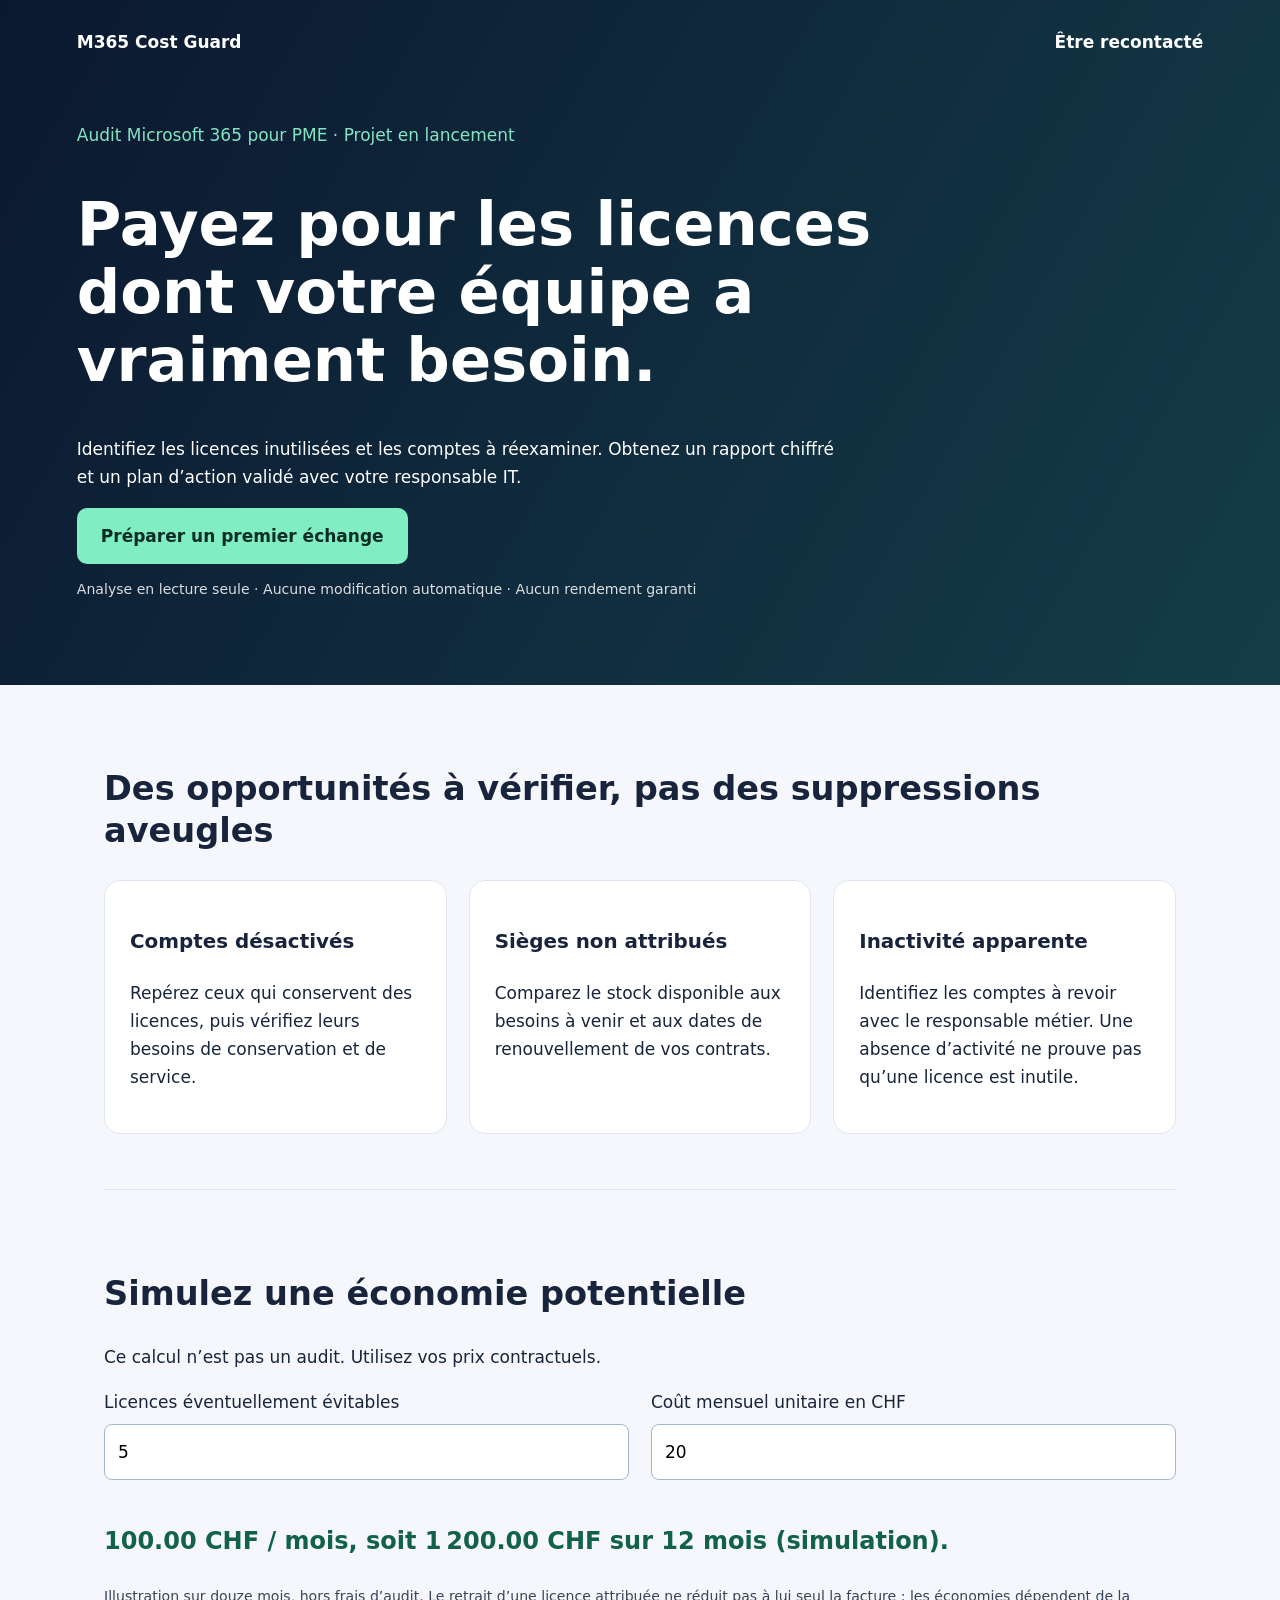
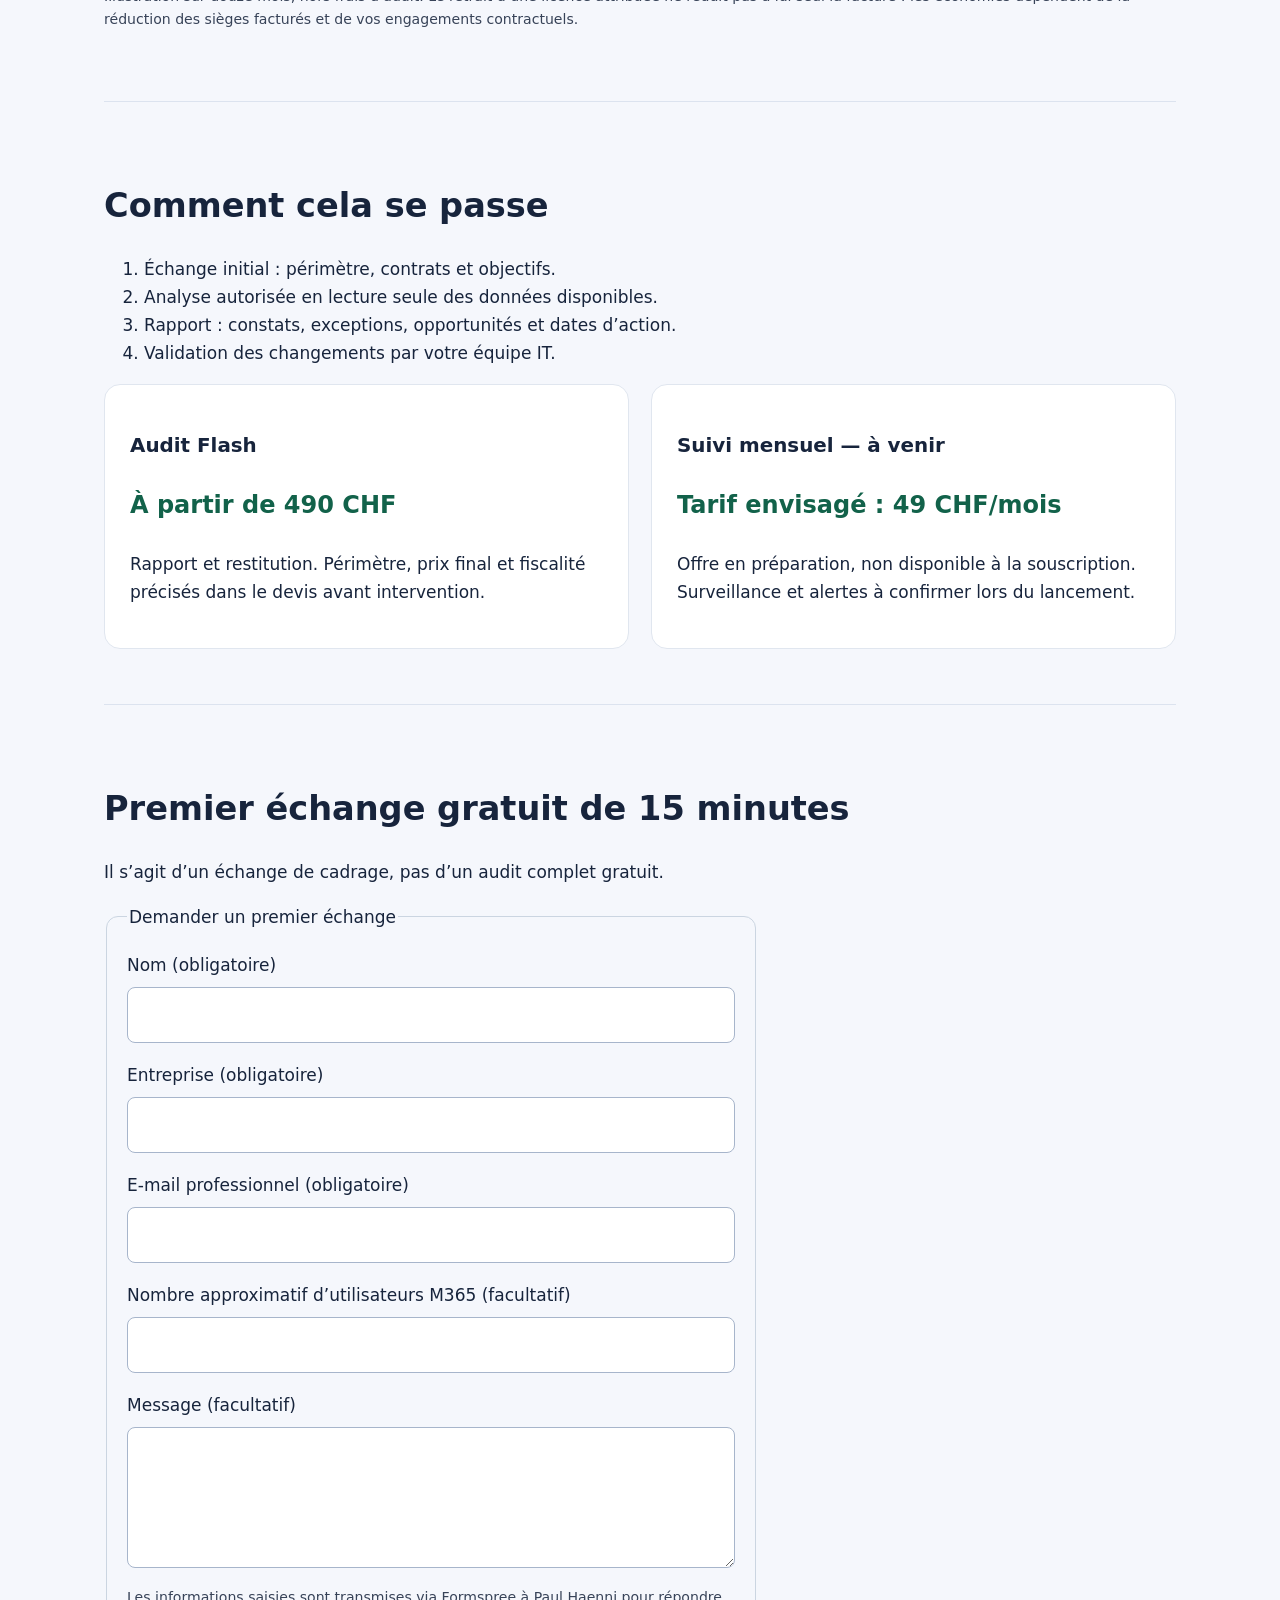
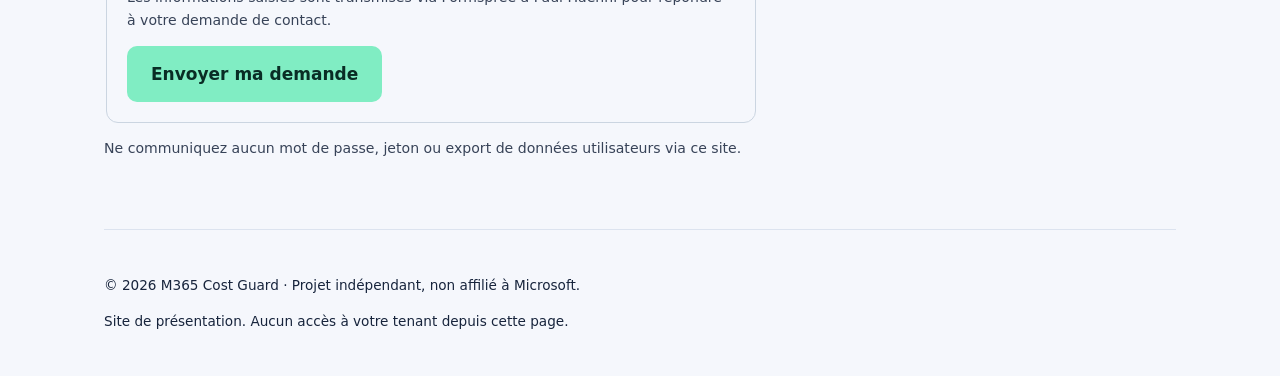
==== index.html @ c29283ba "Copie de la landing page et du formulaire Formspree" ====
<!doctype html>
<html lang="fr"><head><meta charset="utf-8"><meta name="viewport" content="width=device-width,initial-scale=1"><title>M365 Cost Guard — Audit des licences Microsoft 365</title><meta name="description" content="Identifiez les licences Microsoft 365 à réexaminer et obtenez un plan de réduction des coûts."><link rel="stylesheet" href="./style.css"><script src="./script.js" defer></script></head><body>
<header><nav><a href="#">M365 Cost Guard</a><a href="#contact">Être recontacté</a></nav><p class="badge">Audit Microsoft 365 pour PME · Projet en lancement</p><h1>Payez pour les licences dont votre équipe a vraiment besoin.</h1><p>Identifiez les licences inutilisées et les comptes à réexaminer. Obtenez un rapport chiffré et un plan d’action validé avec votre responsable IT.</p><a class="button" href="#contact">Préparer un premier échange</a><p class="note">Analyse en lecture seule · Aucune modification automatique · Aucun rendement garanti</p></header>
<main><section><h2>Des opportunités à vérifier, pas des suppressions aveugles</h2><div class="grid"><article><h3>Comptes désactivés</h3><p>Repérez ceux qui conservent des licences, puis vérifiez leurs besoins de conservation et de service.</p></article><article><h3>Sièges non attribués</h3><p>Comparez le stock disponible aux besoins à venir et aux dates de renouvellement de vos contrats.</p></article><article><h3>Inactivité apparente</h3><p>Identifiez les comptes à revoir avec le responsable métier. Une absence d’activité ne prouve pas qu’une licence est inutile.</p></article></div></section>
<section id="calculateur"><h2>Simulez une économie potentielle</h2><p>Ce calcul n’est pas un audit. Utilisez vos prix contractuels.</p><div class="grid"><label>Licences éventuellement évitables<input id="quantity" type="number" min="0" step="1" value="5"></label><label>Coût mensuel unitaire en CHF<input id="cost" type="number" min="0" step="0.01" value="20"></label></div><p class="total" id="result" aria-live="polite"></p><p class="note">Illustration sur douze mois, hors frais d’audit. Le retrait d’une licence attribuée ne réduit pas à lui seul la facture : les économies dépendent de la réduction des sièges facturés et de vos engagements contractuels.</p></section>
<section><h2>Comment cela se passe</h2><ol><li>Échange initial : périmètre, contrats et objectifs.</li><li>Analyse autorisée en lecture seule des données disponibles.</li><li>Rapport : constats, exceptions, opportunités et dates d’action.</li><li>Validation des changements par votre équipe IT.</li></ol><div class="grid"><article><h3>Audit Flash</h3><p class="price">À partir de 490 CHF</p><p>Rapport et restitution. Périmètre, prix final et fiscalité précisés dans le devis avant intervention.</p></article><article><h3>Suivi mensuel — à venir</h3><p class="price">Tarif envisagé : 49 CHF/mois</p><p>Offre en préparation, non disponible à la souscription. Surveillance et alertes à confirmer lors du lancement.</p></article></div></section>
<section id="contact"><h2>Premier échange gratuit de 15 minutes</h2><p>Il s’agit d’un échange de cadrage, pas d’un audit complet gratuit.</p><form action="https://formspree.io/f/mdeavbrp" method="POST"><fieldset><legend>Demander un premier échange</legend><label>Nom (obligatoire)<input name="nom" autocomplete="name" maxlength="120" required></label><label>Entreprise (obligatoire)<input name="entreprise" autocomplete="organization" maxlength="200" required></label><label>E-mail professionnel (obligatoire)<input type="email" name="email" autocomplete="email" maxlength="254" required></label><label>Nombre approximatif d’utilisateurs M365 (facultatif)<input type="number" name="utilisateurs" min="1" step="1"></label><label>Message (facultatif)<textarea name="message" rows="4" maxlength="3000" style="display:block;width:100%;padding:13px;margin:8px 0 18px;border:1px solid #a7b5cb;border-radius:8px;font:inherit"></textarea></label><p class="note">Les informations saisies sont transmises via Formspree à Paul Haenni pour répondre à votre demande de contact.</p><button type="submit">Envoyer ma demande</button></fieldset></form><p class="note">Ne communiquez aucun mot de passe, jeton ou export de données utilisateurs via ce site.</p></section></main><footer><p>© 2026 M365 Cost Guard · Projet indépendant, non affilié à Microsoft.</p><p>Site de présentation. Aucun accès à votre tenant depuis cette page.</p></footer></body></html>
---- style.css ----
*{box-sizing:border-box}html{scroll-behavior:smooth}body{margin:0;background:#f5f7fc;color:#17243c;font:17px/1.65 system-ui,sans-serif}header{background:linear-gradient(120deg,#0b1830,#143d49);color:white;padding:28px max(6vw,20px) 70px}nav{display:flex;justify-content:space-between;gap:20px;margin-bottom:65px}nav a{color:inherit;text-decoration:none;font-weight:700}h1{font-size:clamp(2rem,5vw,3.8rem);line-height:1.12;max-width:950px}header>p{max-width:760px}.badge{color:#84e5c3}a.button,button{display:inline-block;border:0;border-radius:10px;background:#80edc3;color:#092d25;padding:14px 24px;font:inherit;font-weight:700;text-decoration:none}.note{font-size:.88rem;opacity:.85}main,footer{max-width:1120px;margin:auto;padding:0 24px}section{padding:55px 0;border-bottom:1px solid #dce3ef}h2{font-size:clamp(1.5rem,3vw,2.1rem);line-height:1.25}.grid{display:grid;grid-template-columns:repeat(auto-fit,minmax(min(100%,260px),1fr));gap:22px}article{padding:25px;background:white;border:1px solid #e0e6ef;border-radius:16px}label{display:block}input{display:block;width:100%;padding:13px;margin:8px 0 18px;border:1px solid #a7b5cb;border-radius:8px;font:inherit}.total,.price{font-size:1.5rem;font-weight:700;color:#12624a}fieldset{border:1px solid #cbd5e1;border-radius:12px;padding:20px;max-width:650px}button:disabled{opacity:.55;cursor:not-allowed}a:focus-visible,input:focus-visible,button:focus-visible{outline:3px solid #2e8cff;outline-offset:4px}footer{padding-top:30px;padding-bottom:30px;font-size:.85rem}@media(prefers-reduced-motion:reduce){html{scroll-behavior:auto}}
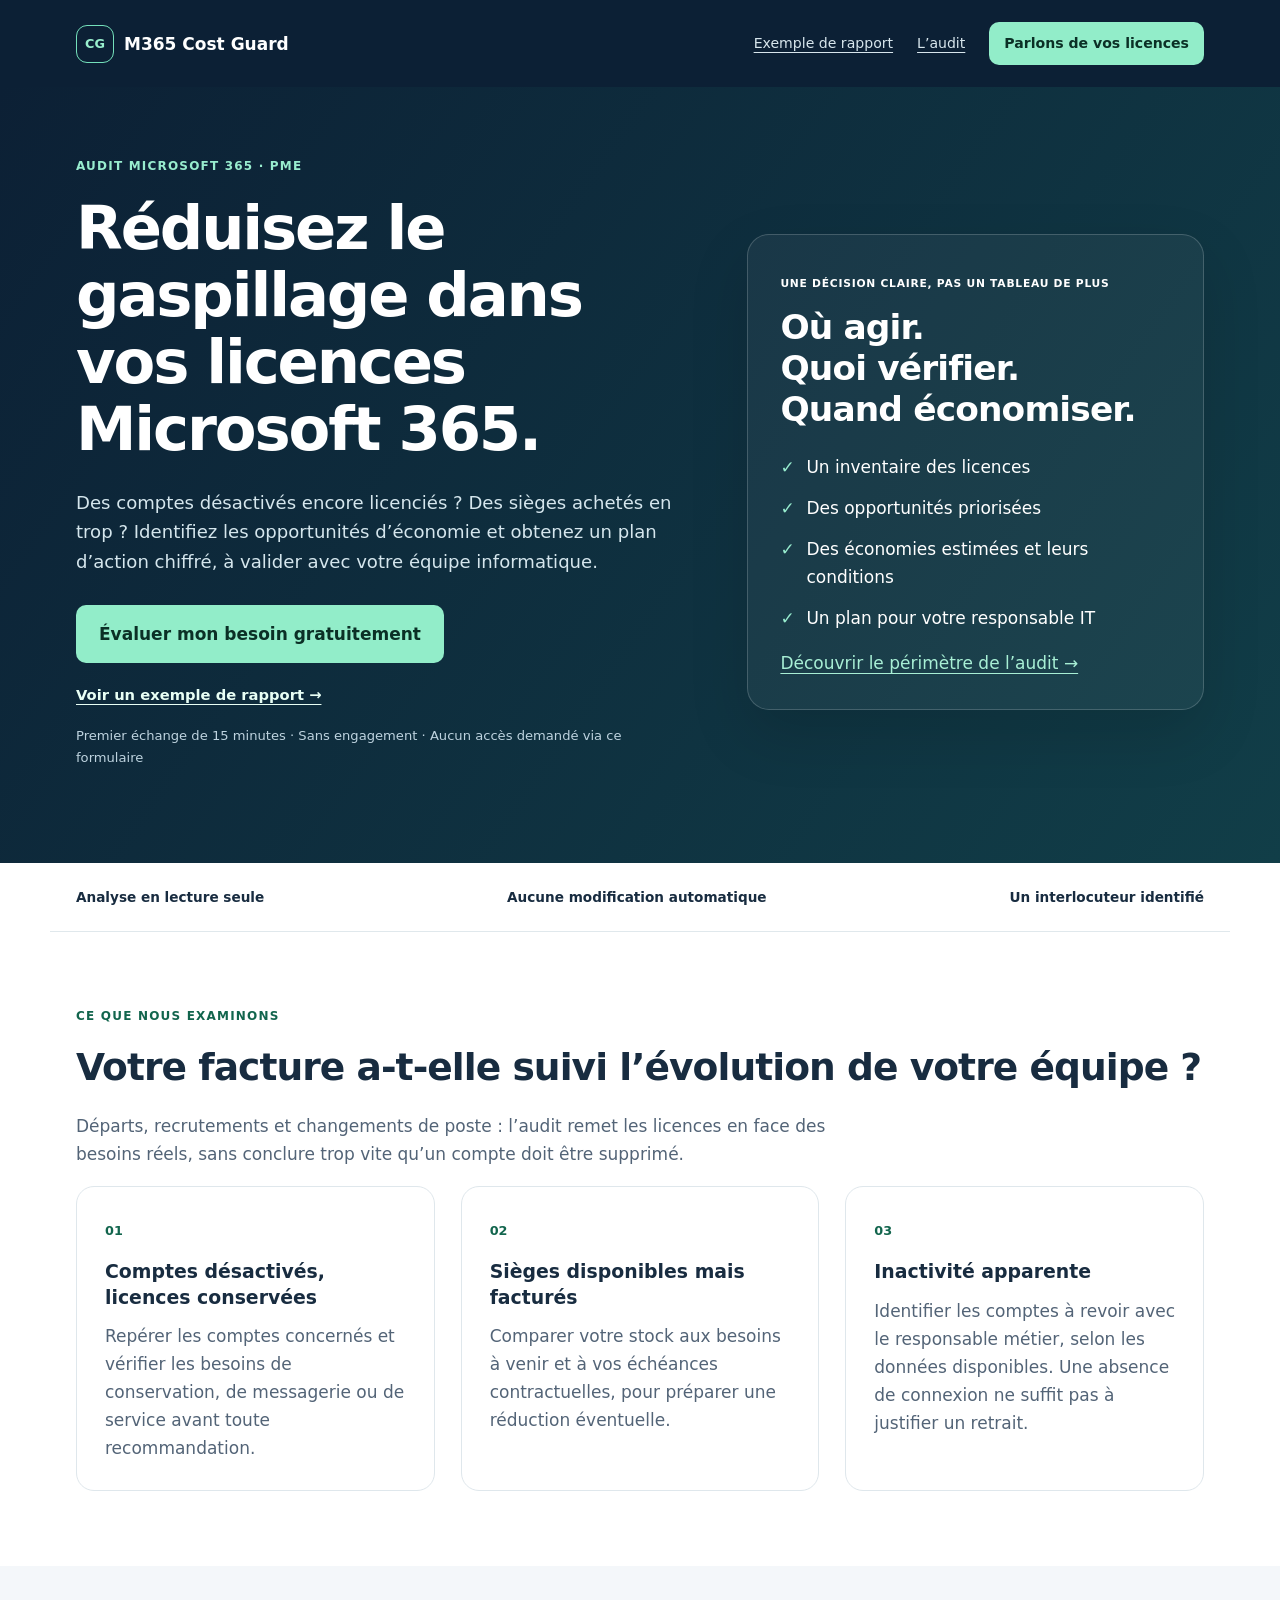
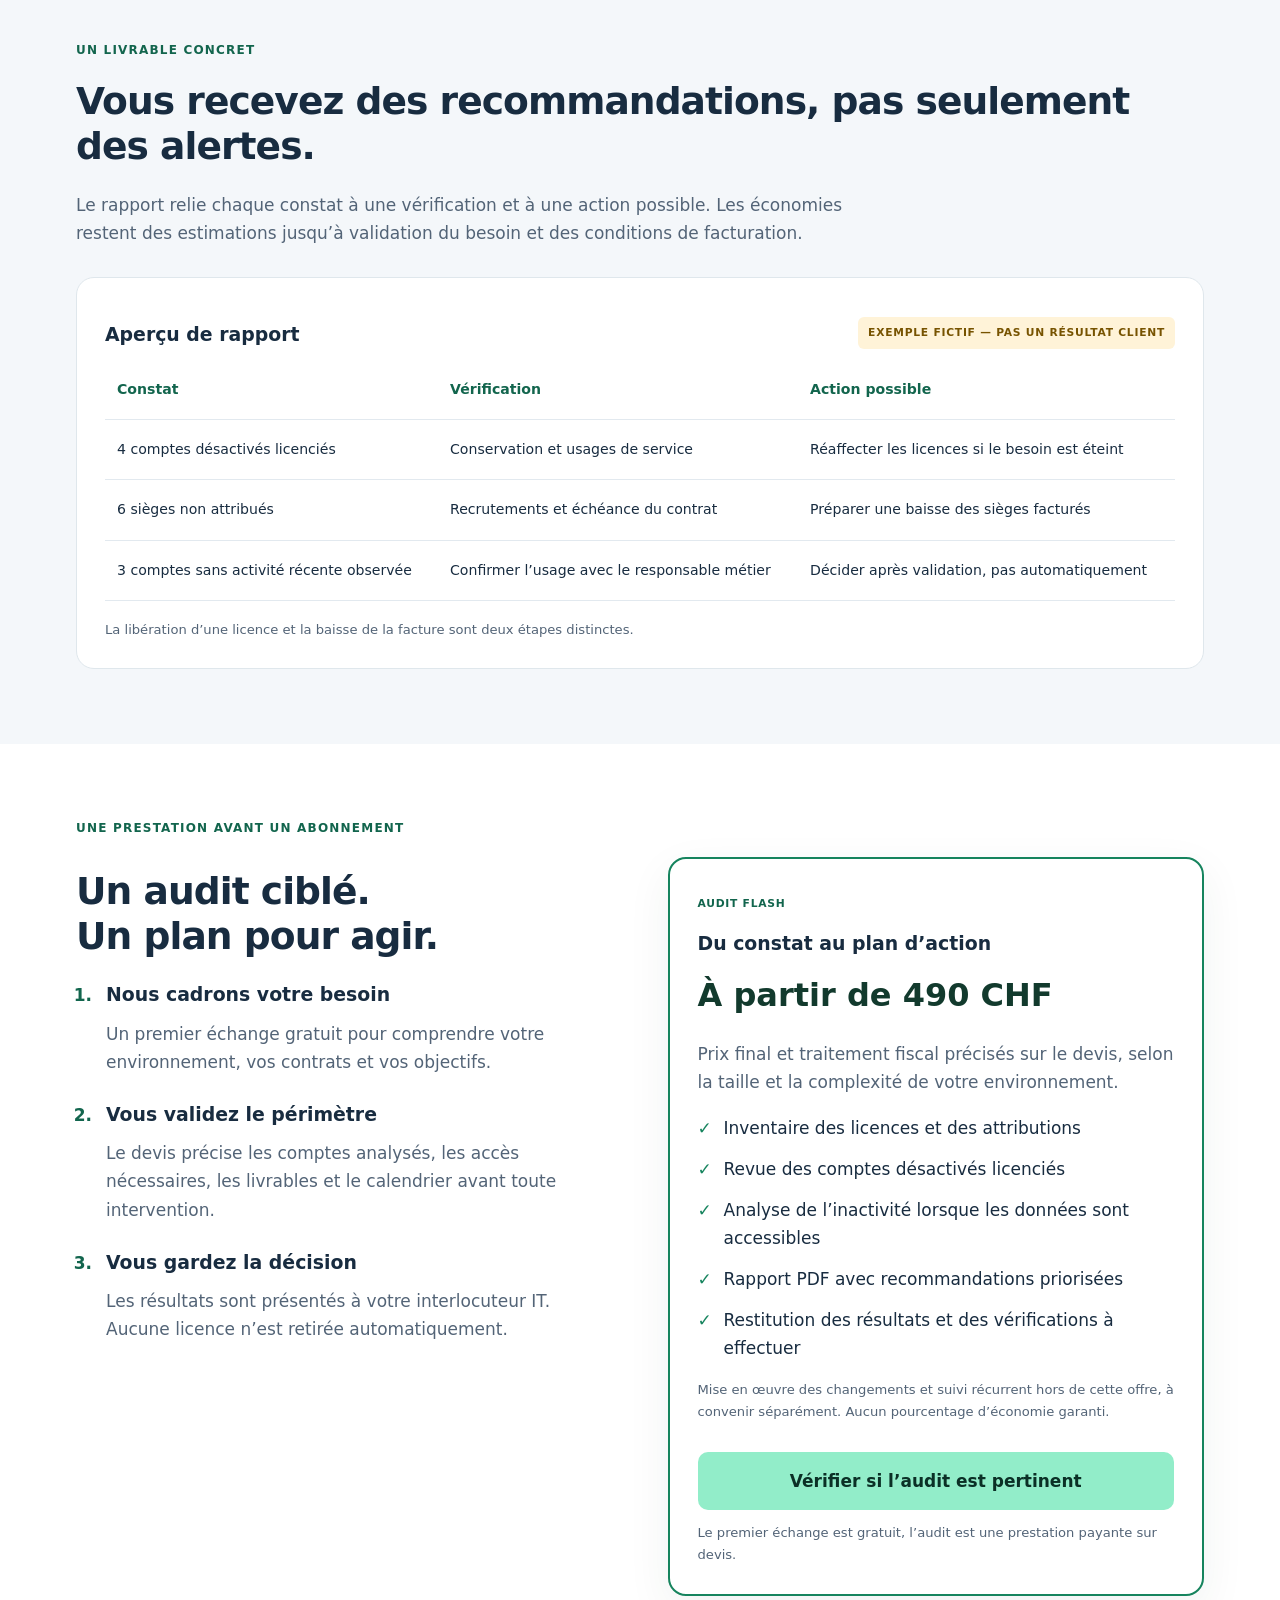
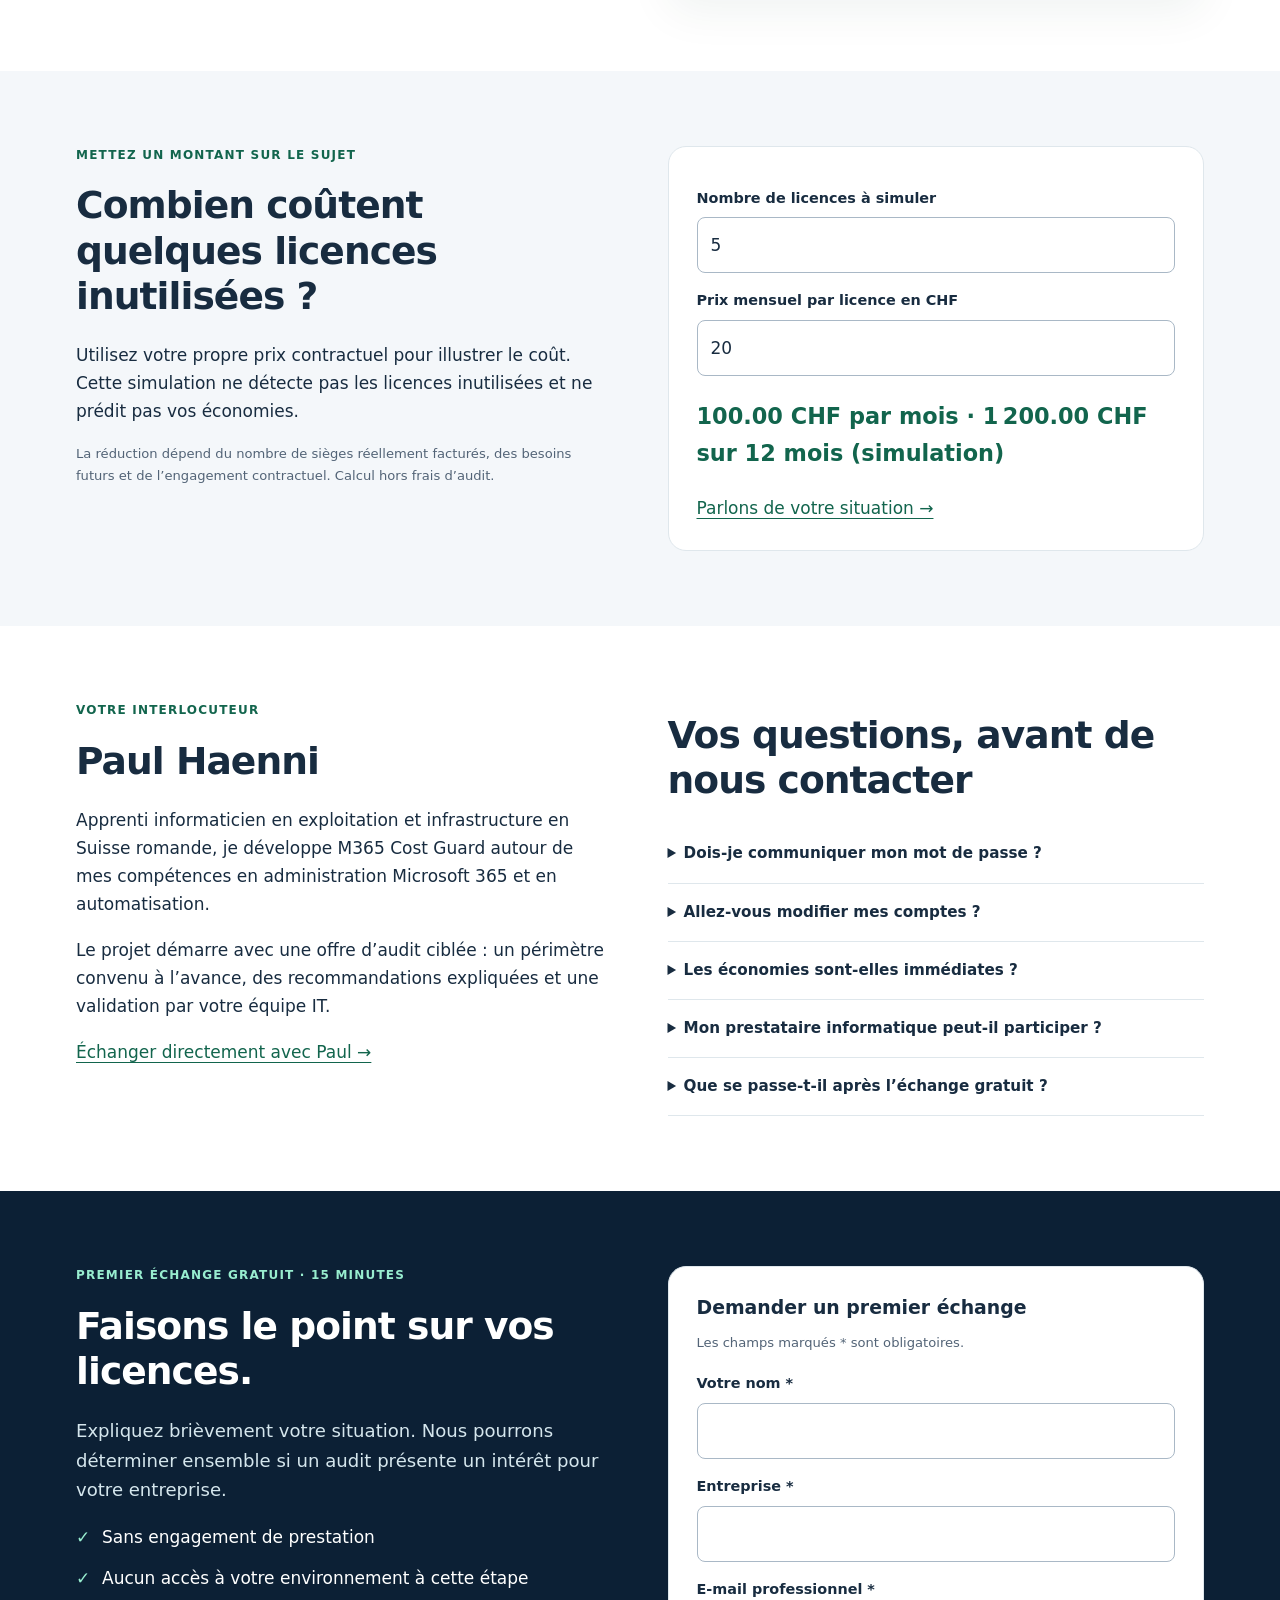
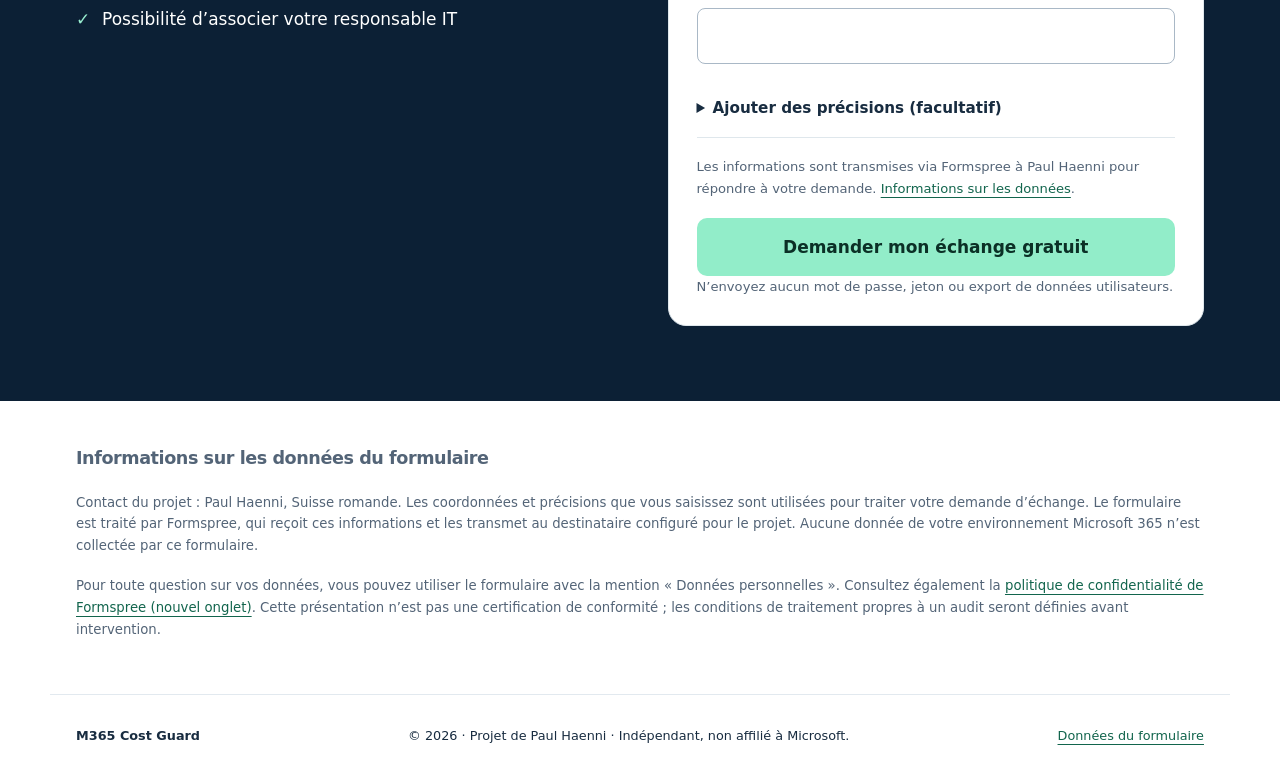
==== commit f04a2bff: "Refonte de la landing page : offre, exemple, FAQ et contact" ====
--- a/index.html
+++ b/index.html
@@ -1,7 +1,12 @@
 <!doctype html>
-<html lang="fr"><head><meta charset="utf-8"><meta name="viewport" content="width=device-width,initial-scale=1"><title>M365 Cost Guard — Audit des licences Microsoft 365</title><meta name="description" content="Identifiez les licences Microsoft 365 à réexaminer et obtenez un plan de réduction des coûts."><link rel="stylesheet" href="./style.css"><script src="./script.js" defer></script></head><body>
-<header><nav><a href="#">M365 Cost Guard</a><a href="#contact">Être recontacté</a></nav><p class="badge">Audit Microsoft 365 pour PME · Projet en lancement</p><h1>Payez pour les licences dont votre équipe a vraiment besoin.</h1><p>Identifiez les licences inutilisées et les comptes à réexaminer. Obtenez un rapport chiffré et un plan d’action validé avec votre responsable IT.</p><a class="button" href="#contact">Préparer un premier échange</a><p class="note">Analyse en lecture seule · Aucune modification automatique · Aucun rendement garanti</p></header>
-<main><section><h2>Des opportunités à vérifier, pas des suppressions aveugles</h2><div class="grid"><article><h3>Comptes désactivés</h3><p>Repérez ceux qui conservent des licences, puis vérifiez leurs besoins de conservation et de service.</p></article><article><h3>Sièges non attribués</h3><p>Comparez le stock disponible aux besoins à venir et aux dates de renouvellement de vos contrats.</p></article><article><h3>Inactivité apparente</h3><p>Identifiez les comptes à revoir avec le responsable métier. Une absence d’activité ne prouve pas qu’une licence est inutile.</p></article></div></section>
-<section id="calculateur"><h2>Simulez une économie potentielle</h2><p>Ce calcul n’est pas un audit. Utilisez vos prix contractuels.</p><div class="grid"><label>Licences éventuellement évitables<input id="quantity" type="number" min="0" step="1" value="5"></label><label>Coût mensuel unitaire en CHF<input id="cost" type="number" min="0" step="0.01" value="20"></label></div><p class="total" id="result" aria-live="polite"></p><p class="note">Illustration sur douze mois, hors frais d’audit. Le retrait d’une licence attribuée ne réduit pas à lui seul la facture : les économies dépendent de la réduction des sièges facturés et de vos engagements contractuels.</p></section>
-<section><h2>Comment cela se passe</h2><ol><li>Échange initial : périmètre, contrats et objectifs.</li><li>Analyse autorisée en lecture seule des données disponibles.</li><li>Rapport : constats, exceptions, opportunités et dates d’action.</li><li>Validation des changements par votre équipe IT.</li></ol><div class="grid"><article><h3>Audit Flash</h3><p class="price">À partir de 490 CHF</p><p>Rapport et restitution. Périmètre, prix final et fiscalité précisés dans le devis avant intervention.</p></article><article><h3>Suivi mensuel — à venir</h3><p class="price">Tarif envisagé : 49 CHF/mois</p><p>Offre en préparation, non disponible à la souscription. Surveillance et alertes à confirmer lors du lancement.</p></article></div></section>
-<section id="contact"><h2>Premier échange gratuit de 15 minutes</h2><p>Il s’agit d’un échange de cadrage, pas d’un audit complet gratuit.</p><form action="https://formspree.io/f/mdeavbrp" method="POST"><fieldset><legend>Demander un premier échange</legend><label>Nom (obligatoire)<input name="nom" autocomplete="name" maxlength="120" required></label><label>Entreprise (obligatoire)<input name="entreprise" autocomplete="organization" maxlength="200" required></label><label>E-mail professionnel (obligatoire)<input type="email" name="email" autocomplete="email" maxlength="254" required></label><label>Nombre approximatif d’utilisateurs M365 (facultatif)<input type="number" name="utilisateurs" min="1" step="1"></label><label>Message (facultatif)<textarea name="message" rows="4" maxlength="3000" style="display:block;width:100%;padding:13px;margin:8px 0 18px;border:1px solid #a7b5cb;border-radius:8px;font:inherit"></textarea></label><p class="note">Les informations saisies sont transmises via Formspree à Paul Haenni pour répondre à votre demande de contact.</p><button type="submit">Envoyer ma demande</button></fieldset></form><p class="note">Ne communiquez aucun mot de passe, jeton ou export de données utilisateurs via ce site.</p></section></main><footer><p>© 2026 M365 Cost Guard · Projet indépendant, non affilié à Microsoft.</p><p>Site de présentation. Aucun accès à votre tenant depuis cette page.</p></footer></body></html>+<html lang="fr"><head><meta charset="utf-8"><meta name="viewport" content="width=device-width,initial-scale=1"><title>Audit des licences Microsoft 365 pour PME | M365 Cost Guard</title><meta name="description" content="Repérez les licences Microsoft 365 à optimiser. Audit en lecture seule, rapport chiffré et recommandations validées avec votre équipe IT. Premier échange gratuit."><meta name="theme-color" content="#0c2035"><link rel="stylesheet" href="./conversion.css"><script src="./conversion.js" defer></script></head>
+<body><a class="skip" href="#contenu">Aller au contenu</a><header><nav class="wrap" aria-label="Navigation principale"><a class="brand" href="#"><span class="mark" aria-hidden="true">CG</span>M365 Cost Guard</a><div class="navlinks"><a href="#rapport">Exemple de rapport</a><a href="#offre">L’audit</a><a class="btn small" href="#contact">Parlons de vos licences</a></div></nav></header>
+<main id="contenu"><section class="hero"><div class="wrap hero-grid"><div><p class="eyebrow">AUDIT MICROSOFT 365 · PME</p><h1>Réduisez le gaspillage dans vos licences Microsoft 365.</h1><p class="lead">Des comptes désactivés encore licenciés ? Des sièges achetés en trop ? Identifiez les opportunités d’économie et obtenez un plan d’action chiffré, à valider avec votre équipe informatique.</p><div class="actions"><a class="btn" href="#contact">Évaluer mon besoin gratuitement</a><a class="secondary" href="#rapport">Voir un exemple de rapport →</a></div><p class="micro">Premier échange de 15 minutes · Sans engagement · Aucun accès demandé via ce formulaire</p></div><aside class="hero-card" aria-label="Le résultat de votre audit"><span class="tag">UNE DÉCISION CLAIRE, PAS UN TABLEAU DE PLUS</span><h2>Où agir.<br>Quoi vérifier.<br>Quand économiser.</h2><ul class="ticks"><li>Un inventaire des licences</li><li>Des opportunités priorisées</li><li>Des économies estimées et leurs conditions</li><li>Un plan pour votre responsable IT</li></ul><a href="#offre">Découvrir le périmètre de l’audit →</a></aside></div></section>
+<div class="trust wrap"><span>Analyse en lecture seule</span><span>Aucune modification automatique</span><span>Un interlocuteur identifié</span></div>
+<section class="wrap section"><p class="eyebrow">CE QUE NOUS EXAMINONS</p><h2>Votre facture a-t-elle suivi l’évolution de votre équipe ?</h2><p class="intro">Départs, recrutements et changements de poste : l’audit remet les licences en face des besoins réels, sans conclure trop vite qu’un compte doit être supprimé.</p><div class="grid three"><article class="card"><span class="number">01</span><h3>Comptes désactivés, licences conservées</h3><p>Repérer les comptes concernés et vérifier les besoins de conservation, de messagerie ou de service avant toute recommandation.</p></article><article class="card"><span class="number">02</span><h3>Sièges disponibles mais facturés</h3><p>Comparer votre stock aux besoins à venir et à vos échéances contractuelles, pour préparer une réduction éventuelle.</p></article><article class="card"><span class="number">03</span><h3>Inactivité apparente</h3><p>Identifier les comptes à revoir avec le responsable métier, selon les données disponibles. Une absence de connexion ne suffit pas à justifier un retrait.</p></article></div></section>
+<section class="tinted" id="rapport"><div class="wrap section"><p class="eyebrow">UN LIVRABLE CONCRET</p><h2>Vous recevez des recommandations, pas seulement des alertes.</h2><p class="intro">Le rapport relie chaque constat à une vérification et à une action possible. Les économies restent des estimations jusqu’à validation du besoin et des conditions de facturation.</p><div class="report card"><div class="report-head"><h3>Aperçu de rapport</h3><span class="tag">EXEMPLE FICTIF — PAS UN RÉSULTAT CLIENT</span></div><div class="table-scroll" tabindex="0" role="region" aria-label="Exemple de recommandations"><table><caption class="sr">Données fictives illustrant le contenu du rapport</caption><thead><tr><th>Constat</th><th>Vérification</th><th>Action possible</th></tr></thead><tbody><tr><td>4 comptes désactivés licenciés</td><td>Conservation et usages de service</td><td>Réaffecter les licences si le besoin est éteint</td></tr><tr><td>6 sièges non attribués</td><td>Recrutements et échéance du contrat</td><td>Préparer une baisse des sièges facturés</td></tr><tr><td>3 comptes sans activité récente observée</td><td>Confirmer l’usage avec le responsable métier</td><td>Décider après validation, pas automatiquement</td></tr></tbody></table></div><p class="micro">La libération d’une licence et la baisse de la facture sont deux étapes distinctes.</p></div></div></section>
+<section class="wrap section" id="offre"><p class="eyebrow">UNE PRESTATION AVANT UN ABONNEMENT</p><div class="grid two"><div><h2>Un audit ciblé.<br>Un plan pour agir.</h2><ol class="steps"><li><h3>Nous cadrons votre besoin</h3><p>Un premier échange gratuit pour comprendre votre environnement, vos contrats et vos objectifs.</p></li><li><h3>Vous validez le périmètre</h3><p>Le devis précise les comptes analysés, les accès nécessaires, les livrables et le calendrier avant toute intervention.</p></li><li><h3>Vous gardez la décision</h3><p>Les résultats sont présentés à votre interlocuteur IT. Aucune licence n’est retirée automatiquement.</p></li></ol></div><article class="offer card"><span class="tag">AUDIT FLASH</span><h3>Du constat au plan d’action</h3><p class="price">À partir de 490 CHF</p><p>Prix final et traitement fiscal précisés sur le devis, selon la taille et la complexité de votre environnement.</p><ul class="ticks"><li>Inventaire des licences et des attributions</li><li>Revue des comptes désactivés licenciés</li><li>Analyse de l’inactivité lorsque les données sont accessibles</li><li>Rapport PDF avec recommandations priorisées</li><li>Restitution des résultats et des vérifications à effectuer</li></ul><p class="micro">Mise en œuvre des changements et suivi récurrent hors de cette offre, à convenir séparément. Aucun pourcentage d’économie garanti.</p><a class="btn" href="#contact">Vérifier si l’audit est pertinent</a><p class="micro">Le premier échange est gratuit, l’audit est une prestation payante sur devis.</p></article></div></section>
+<section class="tinted" id="calculateur"><div class="wrap section grid two"><div><p class="eyebrow">METTEZ UN MONTANT SUR LE SUJET</p><h2>Combien coûtent quelques licences inutilisées ?</h2><p>Utilisez votre propre prix contractuel pour illustrer le coût. Cette simulation ne détecte pas les licences inutilisées et ne prédit pas vos économies.</p><p class="micro">La réduction dépend du nombre de sièges réellement facturés, des besoins futurs et de l’engagement contractuel. Calcul hors frais d’audit.</p></div><div class="card"><label for="quantity">Nombre de licences à simuler</label><input id="quantity" type="number" min="0" step="1" max="1000000" value="5"><label for="cost">Prix mensuel par licence en CHF</label><input id="cost" type="number" min="0" step="0.01" max="1000000" value="20"><p id="result" class="result" aria-live="polite"></p><noscript>Multipliez le nombre de licences par leur prix mensuel, puis par 12 pour le coût annuel.</noscript><a href="#contact">Parlons de votre situation →</a></div></div></section>
+<section class="wrap section grid two" id="apropos"><div><p class="eyebrow">VOTRE INTERLOCUTEUR</p><h2>Paul Haenni</h2><p>Apprenti informaticien en exploitation et infrastructure en Suisse romande, je développe M365 Cost Guard autour de mes compétences en administration Microsoft 365 et en automatisation.</p><p>Le projet démarre avec une offre d’audit ciblée : un périmètre convenu à l’avance, des recommandations expliquées et une validation par votre équipe IT.</p><a href="#contact">Échanger directement avec Paul →</a></div><div><h2>Vos questions, avant de nous contacter</h2><details><summary>Dois-je communiquer mon mot de passe ?</summary><p>Non. Ne transmettez aucun mot de passe ou jeton par formulaire ou par e-mail. Les modalités d’accès autorisé sont définies avant l’audit.</p></details><details><summary>Allez-vous modifier mes comptes ?</summary><p>L’audit est réalisé en lecture seule. Les changements éventuels sont décidés avec votre responsable IT et ne sont pas appliqués automatiquement.</p></details><details><summary>Les économies sont-elles immédiates ?</summary><p>Pas nécessairement. Libérer une licence permet parfois de la réaffecter, mais la baisse de facture dépend de votre abonnement et des possibilités de réduction des sièges facturés.</p></details><details><summary>Mon prestataire informatique peut-il participer ?</summary><p>Oui. Le cadrage et la restitution peuvent être réalisés avec votre prestataire. L’audit vise à lui fournir des recommandations exploitables, pas à le remplacer.</p></details><details><summary>Que se passe-t-il après l’échange gratuit ?</summary><p>Si l’audit est pertinent, vous recevez une proposition de périmètre et un devis. Aucune prestation payante ne démarre sans votre accord.</p></details></div></section>
+<section class="contact-section" id="contact"><div class="wrap section grid two"><div><p class="eyebrow">PREMIER ÉCHANGE GRATUIT · 15 MINUTES</p><h2>Faisons le point sur vos licences.</h2><p class="lead">Expliquez brièvement votre situation. Nous pourrons déterminer ensemble si un audit présente un intérêt pour votre entreprise.</p><ul class="ticks"><li>Sans engagement de prestation</li><li>Aucun accès à votre environnement à cette étape</li><li>Possibilité d’associer votre responsable IT</li></ul></div><form class="card contact-form" action="https://formspree.io/f/mdeavbrp" method="POST"><h3>Demander un premier échange</h3><p class="micro">Les champs marqués * sont obligatoires.</p><label for="nom">Votre nom *</label><input id="nom" name="nom" autocomplete="name" maxlength="120" required><label for="entreprise">Entreprise *</label><input id="entreprise" name="entreprise" autocomplete="organization" maxlength="200" required><label for="email">E-mail professionnel *</label><input id="email" type="email" name="email" autocomplete="email" maxlength="254" required><details><summary>Ajouter des précisions (facultatif)</summary><label for="utilisateurs">Nombre approximatif d’utilisateurs M365</label><input id="utilisateurs" type="number" name="utilisateurs" min="1" step="1"><label for="message">Votre besoin</label><textarea id="message" name="message" rows="4" maxlength="3000"></textarea></details><p class="micro">Les informations sont transmises via Formspree à Paul Haenni pour répondre à votre demande. <a href="#confidentialite">Informations sur les données</a>.</p><button class="btn" type="submit">Demander mon échange gratuit</button><p class="micro">N’envoyez aucun mot de passe, jeton ou export de données utilisateurs.</p></form></div></section>
+<section class="wrap privacy" id="confidentialite"><h2>Informations sur les données du formulaire</h2><p>Contact du projet : Paul Haenni, Suisse romande. Les coordonnées et précisions que vous saisissez sont utilisées pour traiter votre demande d’échange. Le formulaire est traité par Formspree, qui reçoit ces informations et les transmet au destinataire configuré pour le projet. Aucune donnée de votre environnement Microsoft 365 n’est collectée par ce formulaire.</p><p>Pour toute question sur vos données, vous pouvez utiliser le formulaire avec la mention « Données personnelles ». Consultez également la <a href="https://formspree.io/legal/privacy-policy/" rel="noopener noreferrer" target="_blank">politique de confidentialité de Formspree (nouvel onglet)</a>. Cette présentation n’est pas une certification de conformité ; les conditions de traitement propres à un audit seront définies avant intervention.</p></section></main><footer class="wrap"><a class="brand" href="#">M365 Cost Guard</a><p>© 2026 · Projet de Paul Haenni · Indépendant, non affilié à Microsoft.</p><a href="#confidentialite">Données du formulaire</a></footer></body></html>
--- a/conversion.css
+++ b/conversion.css
@@ -0,0 +1 @@
+*{box-sizing:border-box}html{scroll-behavior:smooth;scroll-padding-top:90px}body{margin:0;color:#182c40;background:#fff;font:17px/1.65 system-ui,-apple-system,Segoe UI,sans-serif}a{color:#12654d;text-underline-offset:4px}a:hover{text-decoration:underline}.wrap{max-width:1180px;margin:auto;padding-left:26px;padding-right:26px}header{background:#0c2035;color:white}nav{display:flex;align-items:center;justify-content:space-between;gap:22px;padding-top:22px;padding-bottom:22px}.brand{display:inline-flex;align-items:center;gap:10px;font-weight:800;text-decoration:none;color:inherit}.mark{display:grid;place-items:center;width:38px;height:38px;border:1px solid #74e0bb;border-radius:11px;color:#99f0ce;font-size:.8rem}.navlinks{display:flex;align-items:center;gap:24px}.navlinks>a:not(.btn){color:#d8e6ed;font-size:.88rem}.btn{display:inline-block;border:0;border-radius:10px;padding:15px 23px;background:#92edc9;color:#0b3026;font:inherit;font-weight:750;text-decoration:none;text-align:center;cursor:pointer}.btn:hover{background:#b0f4d9;text-decoration:none}.small{padding:10px 15px;font-size:.88rem}.hero{background:linear-gradient(125deg,#0c2035,#113e48);color:#fff;padding:70px 0 76px}.hero-grid{display:grid;grid-template-columns:1.35fr 1fr;gap:55px;align-items:center}.eyebrow{font-size:.75rem;letter-spacing:.1em;font-weight:800;color:#12654d;margin-top:0}.hero .eyebrow,.contact-section .eyebrow{color:#98edcf}h1{font-size:clamp(2.35rem,4.8vw,3.8rem);line-height:1.1;letter-spacing:-.035em;margin:16px 0 25px}h2{font-size:clamp(1.6rem,3vw,2.35rem);line-height:1.2;letter-spacing:-.025em;margin:12px 0 22px}h3{font-size:1.18rem;line-height:1.35;margin:16px 0 12px}p{margin:0 0 18px}.lead{font-size:1.13rem;color:#d5e6ed}.actions{display:flex;align-items:center;gap:20px;flex-wrap:wrap;margin:28px 0 18px}.secondary{color:#e8fff5;font-weight:650;font-size:.92rem}.micro{font-size:.82rem;line-height:1.65;color:#536477}.hero .micro{color:#bed3df}.hero-card{padding:32px;background:#ffffff0c;border:1px solid #ffffff2e;border-radius:22px;box-shadow:0 24px 60px #0002}.hero-card h2{font-size:2.15rem}.hero-card a{color:#a8efd5}.tag{font-size:.67rem;font-weight:800;letter-spacing:.07em}.ticks{list-style:none;padding:0}.ticks li{position:relative;padding-left:26px;margin:13px 0}.ticks li:before{content:'✓';position:absolute;left:0;color:#16845e;font-weight:800}.hero .ticks li:before,.contact-section .ticks li:before{color:#98edcf}.trust{display:flex;justify-content:space-between;gap:20px;padding-top:23px;padding-bottom:23px;border-bottom:1px solid #e0e8ec;font-size:.85rem;font-weight:650}.section{padding-top:75px;padding-bottom:75px}.intro{max-width:800px;color:#536477}.grid{display:grid;gap:26px}.three{grid-template-columns:repeat(3,1fr)}.two{grid-template-columns:repeat(2,minmax(0,1fr));gap:55px}.card{background:#fff;border:1px solid #dfe7ec;border-radius:18px;padding:28px}.number{font-size:.8rem;font-weight:800;color:#12654d}.card p:last-child{margin-bottom:0}.card p{color:#536477}.tinted{background:#f4f7fa}.report{margin-top:30px}.report-head{display:flex;justify-content:space-between;align-items:center;gap:18px;flex-wrap:wrap}.report-head .tag{padding:7px 10px;background:#fff3d8;color:#775300;border-radius:6px}.table-scroll{overflow:auto}table{width:100%;border-collapse:collapse;font-size:.88rem}th,td{padding:18px 12px;border-bottom:1px solid #e2e9ef;text-align:left;vertical-align:top}th{color:#12654d}td{min-width:180px}.report .micro{margin-top:18px}.steps{padding-left:22px}.steps li{padding-left:8px;margin-bottom:25px}.steps li::marker{font-weight:800;color:#12654d}.steps p{color:#536477}.offer{border:2px solid #16845e;box-shadow:0 15px 45px #113d2810}.price{font-size:2rem!important;font-weight:800;color:#123a2d!important}.offer .btn{width:100%;margin:12px 0}.offer .tag{color:#12654d}label{display:block;font-size:.9rem;font-weight:650;margin-top:12px}input,textarea{display:block;width:100%;min-width:0;border:1px solid #a9b8c6;border-radius:8px;background:#fff;color:#182c40;padding:13px;font:inherit;margin:7px 0 16px}.result{font-size:1.4rem;font-weight:800;color:#12654d!important;margin:22px 0}details{border-bottom:1px solid #dfe7ec;padding:16px 0}summary{cursor:pointer;font-weight:650;font-size:.95rem}details p{margin:13px 0 0;color:#536477}.contact-section{background:#0c2035;color:white}.contact-section .lead{color:#d5e6ed}.contact-form{color:#182c40}.contact-form h3{margin-top:0}.contact-form .btn{width:100%}.contact-form details{margin-bottom:18px}.privacy{padding-top:35px;padding-bottom:35px;font-size:.83rem;color:#536477}.privacy h2{font-size:1.1rem}footer{border-top:1px solid #e2e9ef;padding-top:30px;padding-bottom:30px;display:flex;justify-content:space-between;align-items:center;gap:22px;flex-wrap:wrap;font-size:.8rem}footer p{margin:0}.skip,.sr{position:absolute;left:-10000px}.skip:focus{left:16px;top:12px;background:white;z-index:10;padding:10px}a:focus-visible,button:focus-visible,input:focus-visible,textarea:focus-visible,summary:focus-visible,.table-scroll:focus-visible{outline:3px solid #3085e8;outline-offset:4px}@media(max-width:900px){.hero-grid,.two{grid-template-columns:1fr;gap:32px}.three{grid-template-columns:1fr}.navlinks>a:not(.btn){display:none}.hero-card{max-width:600px}.hero{padding:40px 0 50px}.section{padding-top:50px;padding-bottom:50px}.trust{flex-wrap:wrap;justify-content:flex-start}.hero-card h2{font-size:1.8rem}}@media(max-width:480px){body{font-size:16px}.wrap{padding-left:20px;padding-right:20px}nav{flex-wrap:wrap}.navlinks{width:100%}.card{padding:22px}.hero-card{padding:25px}h1{font-size:2.4rem}.actions .btn{width:100%}.price{font-size:1.8rem!important}}@media(prefers-reduced-motion:reduce){html{scroll-behavior:auto}}
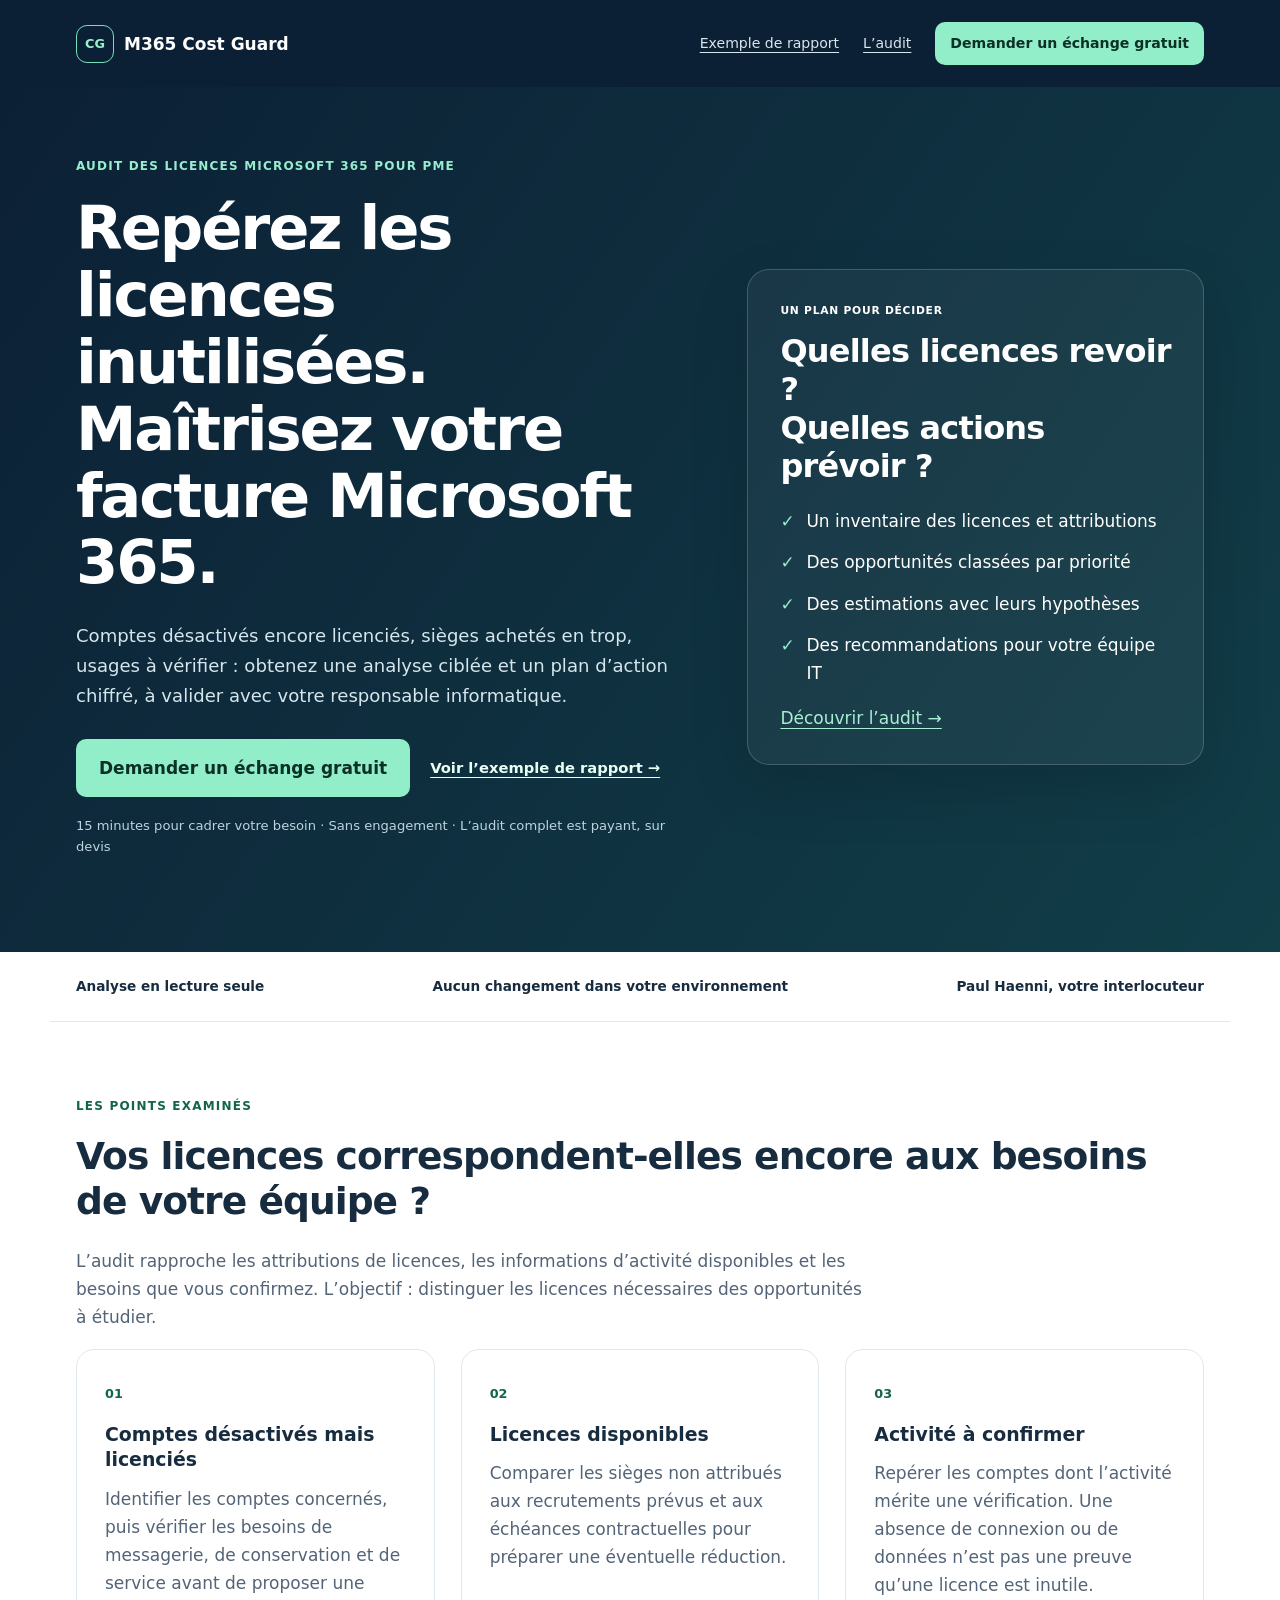
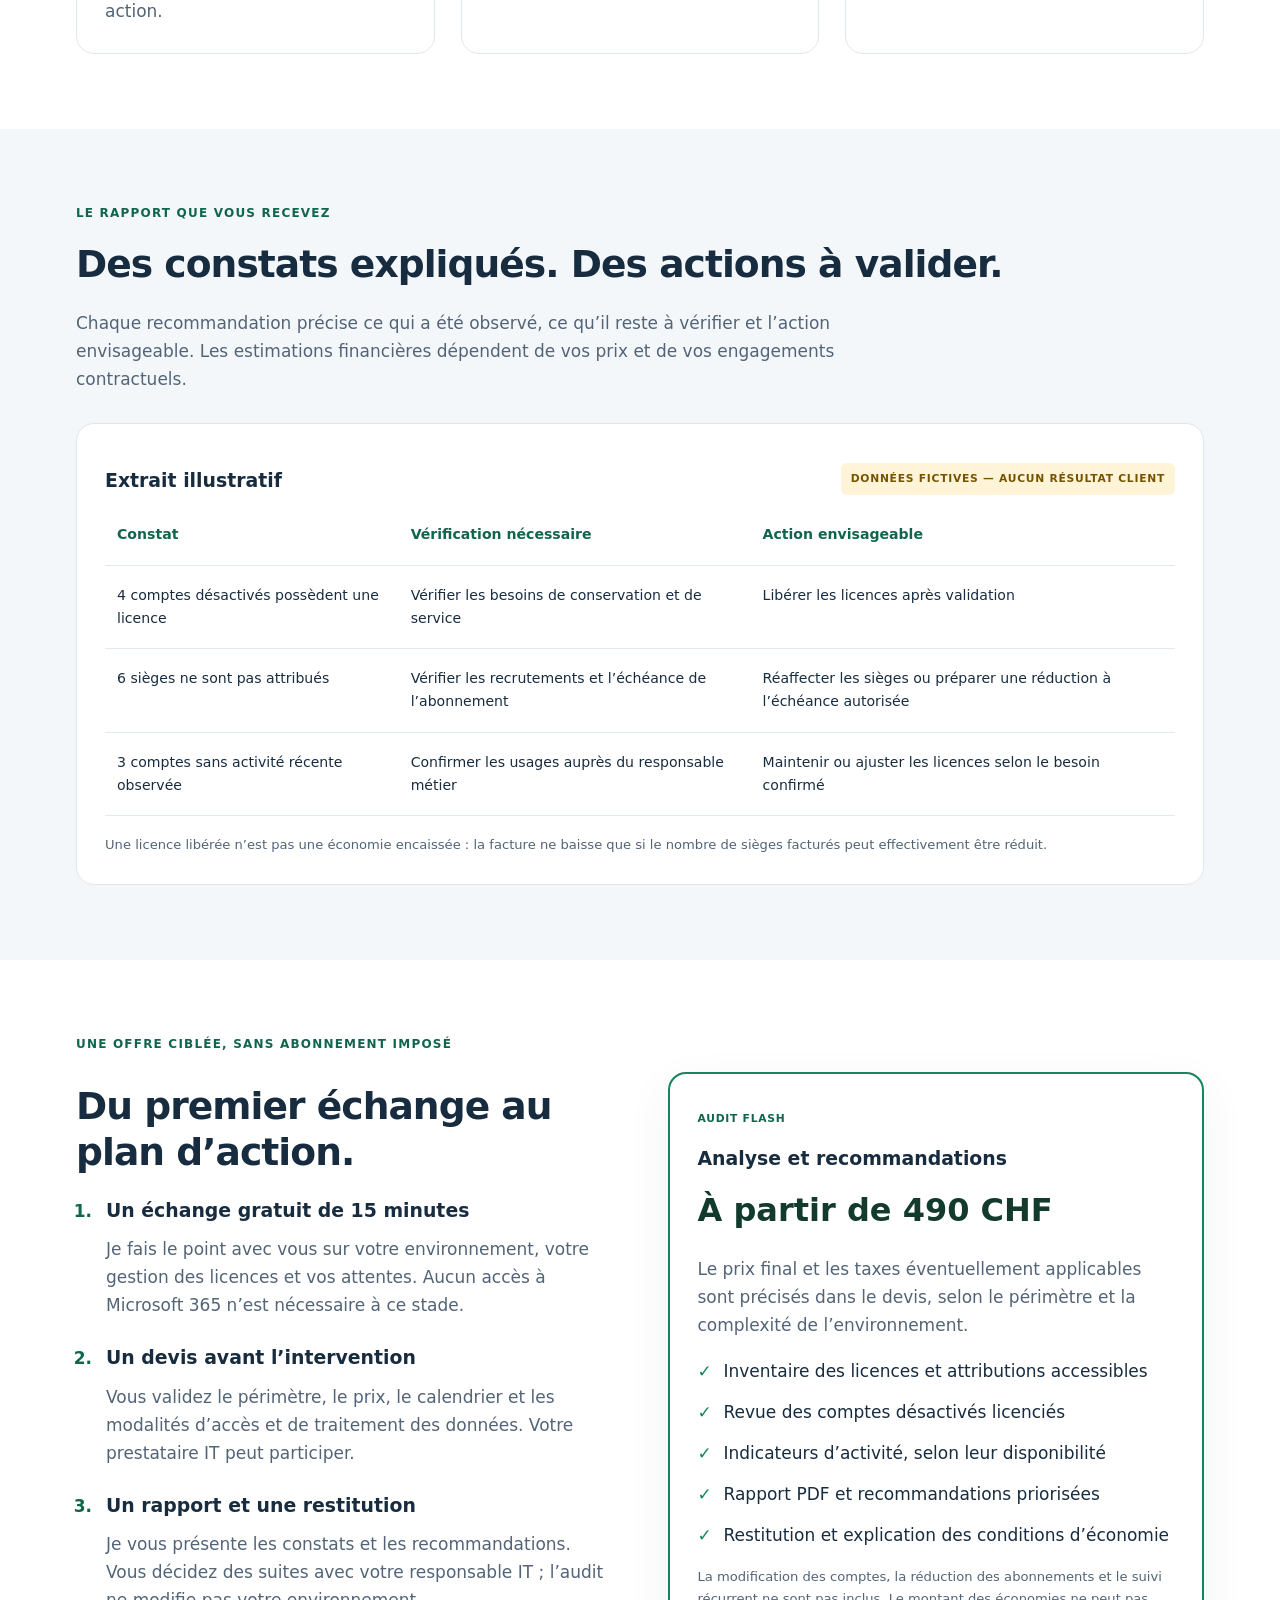
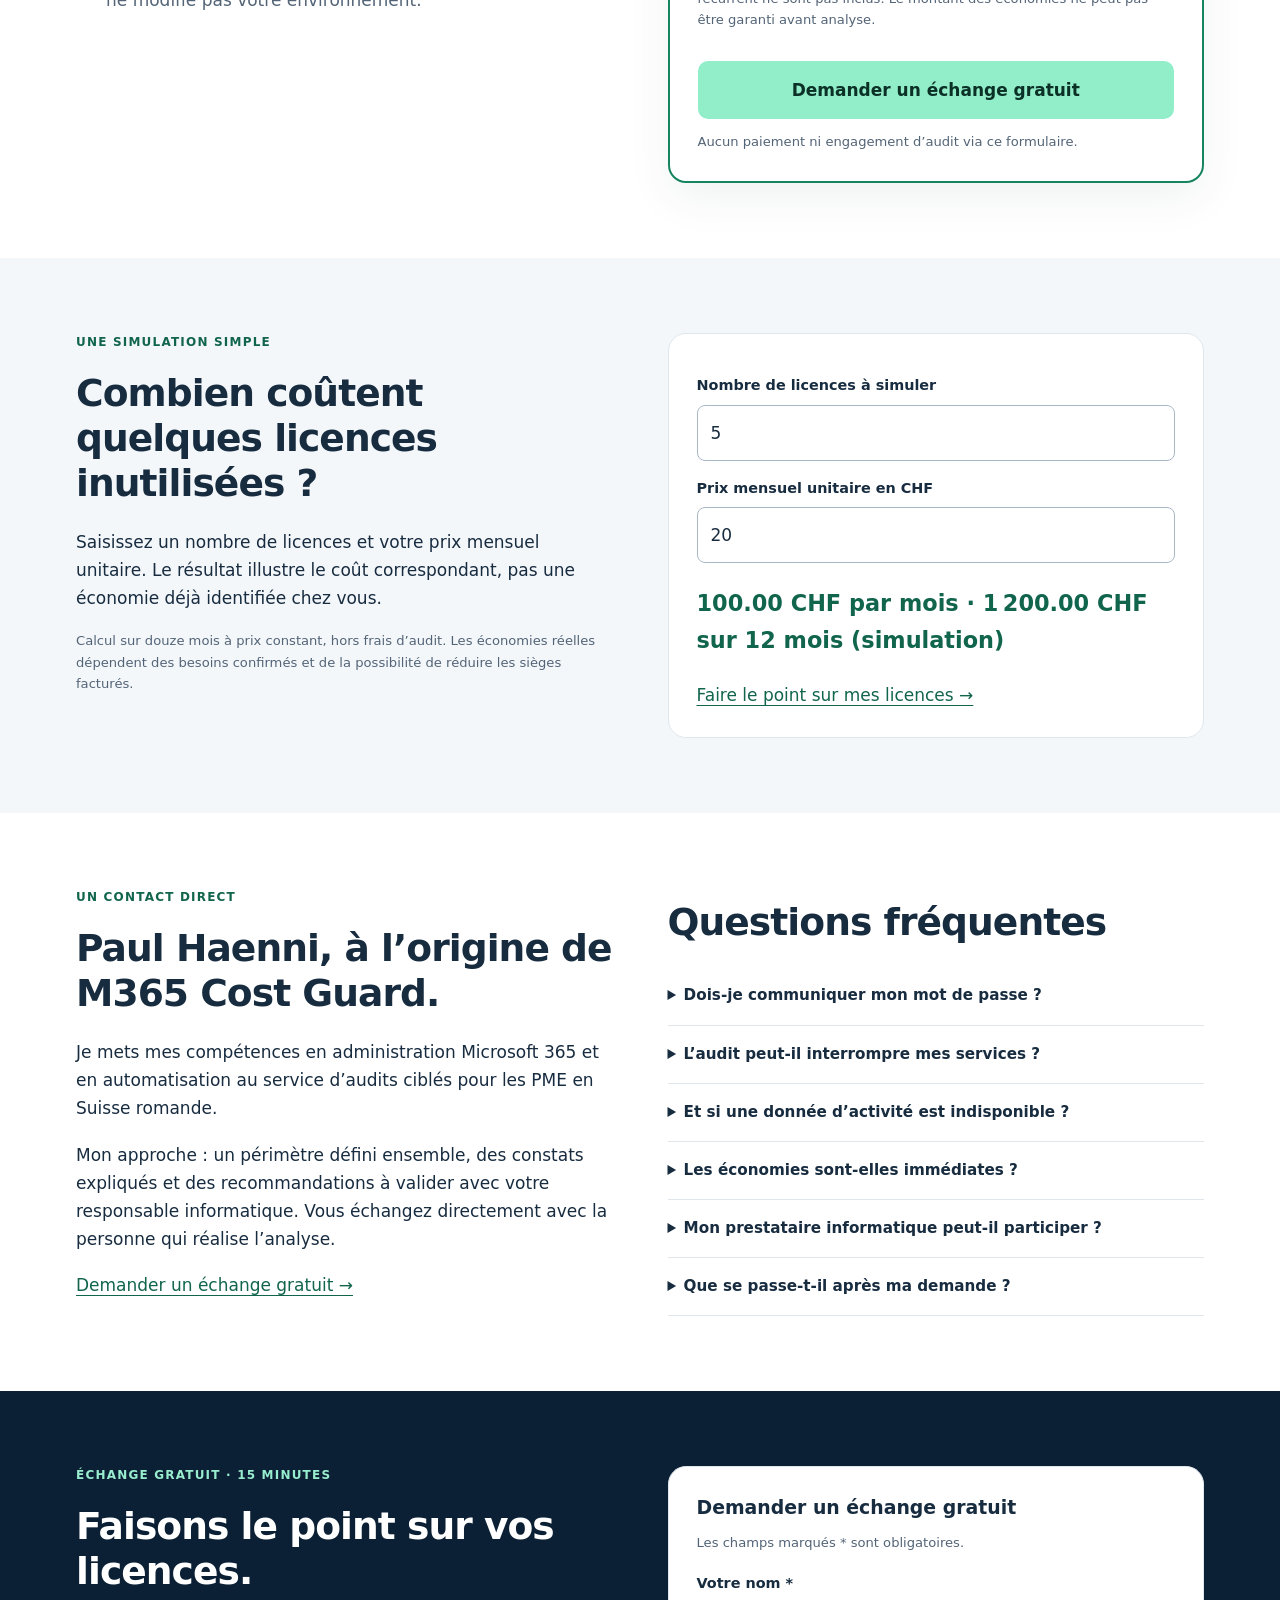
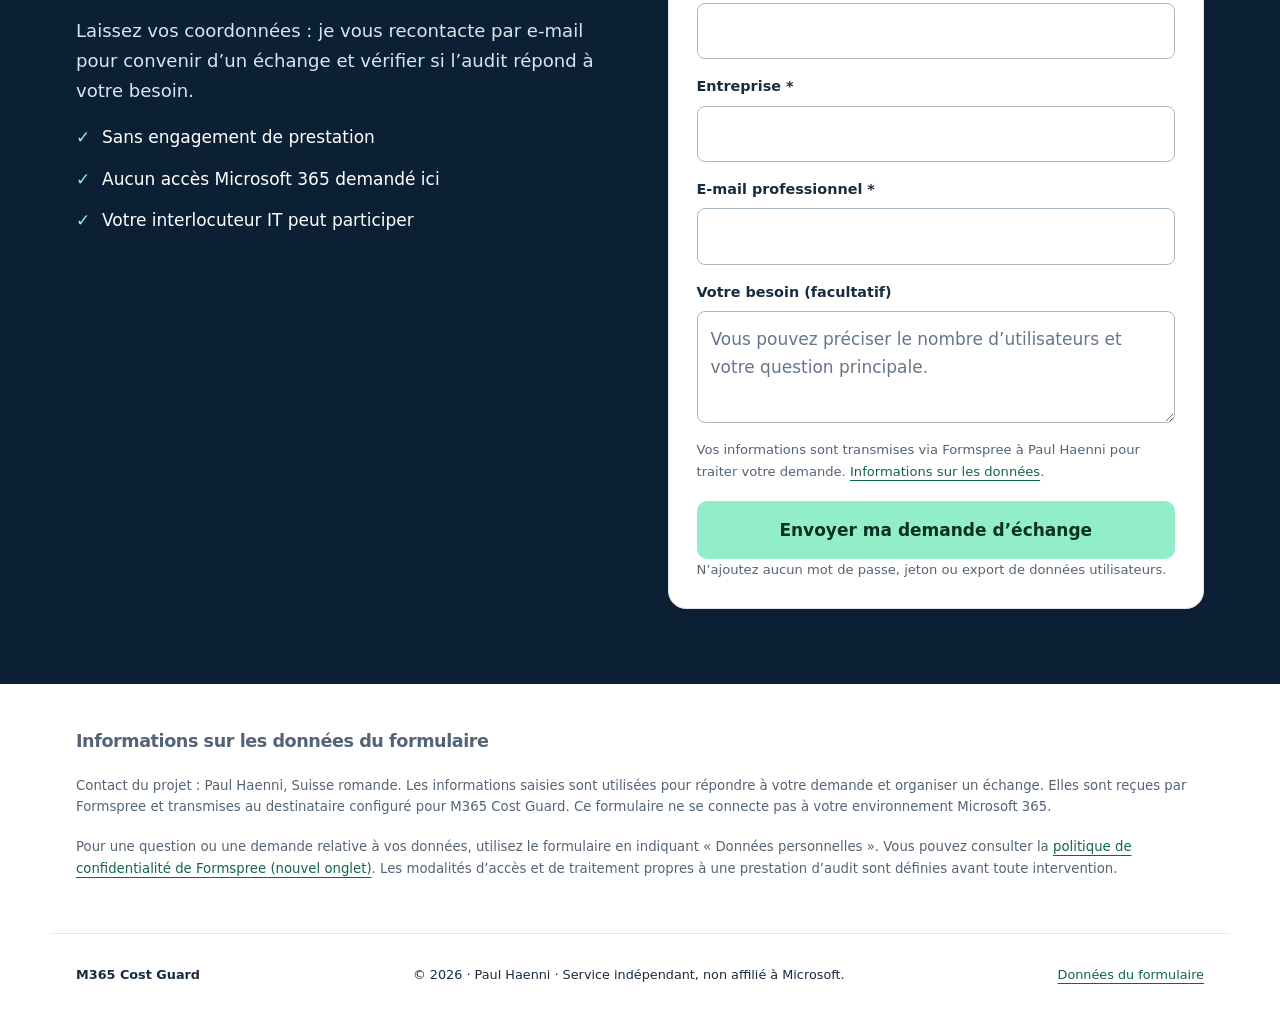
==== commit 9cc37a00: "Correction des textes, de la présentation et des détails responsive" ====
--- a/index.html
+++ b/index.html
@@ -1,12 +1,11 @@
 <!doctype html>
-<html lang="fr"><head><meta charset="utf-8"><meta name="viewport" content="width=device-width,initial-scale=1"><title>Audit des licences Microsoft 365 pour PME | M365 Cost Guard</title><meta name="description" content="Repérez les licences Microsoft 365 à optimiser. Audit en lecture seule, rapport chiffré et recommandations validées avec votre équipe IT. Premier échange gratuit."><meta name="theme-color" content="#0c2035"><link rel="stylesheet" href="./conversion.css"><script src="./conversion.js" defer></script></head>
-<body><a class="skip" href="#contenu">Aller au contenu</a><header><nav class="wrap" aria-label="Navigation principale"><a class="brand" href="#"><span class="mark" aria-hidden="true">CG</span>M365 Cost Guard</a><div class="navlinks"><a href="#rapport">Exemple de rapport</a><a href="#offre">L’audit</a><a class="btn small" href="#contact">Parlons de vos licences</a></div></nav></header>
-<main id="contenu"><section class="hero"><div class="wrap hero-grid"><div><p class="eyebrow">AUDIT MICROSOFT 365 · PME</p><h1>Réduisez le gaspillage dans vos licences Microsoft 365.</h1><p class="lead">Des comptes désactivés encore licenciés ? Des sièges achetés en trop ? Identifiez les opportunités d’économie et obtenez un plan d’action chiffré, à valider avec votre équipe informatique.</p><div class="actions"><a class="btn" href="#contact">Évaluer mon besoin gratuitement</a><a class="secondary" href="#rapport">Voir un exemple de rapport →</a></div><p class="micro">Premier échange de 15 minutes · Sans engagement · Aucun accès demandé via ce formulaire</p></div><aside class="hero-card" aria-label="Le résultat de votre audit"><span class="tag">UNE DÉCISION CLAIRE, PAS UN TABLEAU DE PLUS</span><h2>Où agir.<br>Quoi vérifier.<br>Quand économiser.</h2><ul class="ticks"><li>Un inventaire des licences</li><li>Des opportunités priorisées</li><li>Des économies estimées et leurs conditions</li><li>Un plan pour votre responsable IT</li></ul><a href="#offre">Découvrir le périmètre de l’audit →</a></aside></div></section>
-<div class="trust wrap"><span>Analyse en lecture seule</span><span>Aucune modification automatique</span><span>Un interlocuteur identifié</span></div>
-<section class="wrap section"><p class="eyebrow">CE QUE NOUS EXAMINONS</p><h2>Votre facture a-t-elle suivi l’évolution de votre équipe ?</h2><p class="intro">Départs, recrutements et changements de poste : l’audit remet les licences en face des besoins réels, sans conclure trop vite qu’un compte doit être supprimé.</p><div class="grid three"><article class="card"><span class="number">01</span><h3>Comptes désactivés, licences conservées</h3><p>Repérer les comptes concernés et vérifier les besoins de conservation, de messagerie ou de service avant toute recommandation.</p></article><article class="card"><span class="number">02</span><h3>Sièges disponibles mais facturés</h3><p>Comparer votre stock aux besoins à venir et à vos échéances contractuelles, pour préparer une réduction éventuelle.</p></article><article class="card"><span class="number">03</span><h3>Inactivité apparente</h3><p>Identifier les comptes à revoir avec le responsable métier, selon les données disponibles. Une absence de connexion ne suffit pas à justifier un retrait.</p></article></div></section>
-<section class="tinted" id="rapport"><div class="wrap section"><p class="eyebrow">UN LIVRABLE CONCRET</p><h2>Vous recevez des recommandations, pas seulement des alertes.</h2><p class="intro">Le rapport relie chaque constat à une vérification et à une action possible. Les économies restent des estimations jusqu’à validation du besoin et des conditions de facturation.</p><div class="report card"><div class="report-head"><h3>Aperçu de rapport</h3><span class="tag">EXEMPLE FICTIF — PAS UN RÉSULTAT CLIENT</span></div><div class="table-scroll" tabindex="0" role="region" aria-label="Exemple de recommandations"><table><caption class="sr">Données fictives illustrant le contenu du rapport</caption><thead><tr><th>Constat</th><th>Vérification</th><th>Action possible</th></tr></thead><tbody><tr><td>4 comptes désactivés licenciés</td><td>Conservation et usages de service</td><td>Réaffecter les licences si le besoin est éteint</td></tr><tr><td>6 sièges non attribués</td><td>Recrutements et échéance du contrat</td><td>Préparer une baisse des sièges facturés</td></tr><tr><td>3 comptes sans activité récente observée</td><td>Confirmer l’usage avec le responsable métier</td><td>Décider après validation, pas automatiquement</td></tr></tbody></table></div><p class="micro">La libération d’une licence et la baisse de la facture sont deux étapes distinctes.</p></div></div></section>
-<section class="wrap section" id="offre"><p class="eyebrow">UNE PRESTATION AVANT UN ABONNEMENT</p><div class="grid two"><div><h2>Un audit ciblé.<br>Un plan pour agir.</h2><ol class="steps"><li><h3>Nous cadrons votre besoin</h3><p>Un premier échange gratuit pour comprendre votre environnement, vos contrats et vos objectifs.</p></li><li><h3>Vous validez le périmètre</h3><p>Le devis précise les comptes analysés, les accès nécessaires, les livrables et le calendrier avant toute intervention.</p></li><li><h3>Vous gardez la décision</h3><p>Les résultats sont présentés à votre interlocuteur IT. Aucune licence n’est retirée automatiquement.</p></li></ol></div><article class="offer card"><span class="tag">AUDIT FLASH</span><h3>Du constat au plan d’action</h3><p class="price">À partir de 490 CHF</p><p>Prix final et traitement fiscal précisés sur le devis, selon la taille et la complexité de votre environnement.</p><ul class="ticks"><li>Inventaire des licences et des attributions</li><li>Revue des comptes désactivés licenciés</li><li>Analyse de l’inactivité lorsque les données sont accessibles</li><li>Rapport PDF avec recommandations priorisées</li><li>Restitution des résultats et des vérifications à effectuer</li></ul><p class="micro">Mise en œuvre des changements et suivi récurrent hors de cette offre, à convenir séparément. Aucun pourcentage d’économie garanti.</p><a class="btn" href="#contact">Vérifier si l’audit est pertinent</a><p class="micro">Le premier échange est gratuit, l’audit est une prestation payante sur devis.</p></article></div></section>
-<section class="tinted" id="calculateur"><div class="wrap section grid two"><div><p class="eyebrow">METTEZ UN MONTANT SUR LE SUJET</p><h2>Combien coûtent quelques licences inutilisées ?</h2><p>Utilisez votre propre prix contractuel pour illustrer le coût. Cette simulation ne détecte pas les licences inutilisées et ne prédit pas vos économies.</p><p class="micro">La réduction dépend du nombre de sièges réellement facturés, des besoins futurs et de l’engagement contractuel. Calcul hors frais d’audit.</p></div><div class="card"><label for="quantity">Nombre de licences à simuler</label><input id="quantity" type="number" min="0" step="1" max="1000000" value="5"><label for="cost">Prix mensuel par licence en CHF</label><input id="cost" type="number" min="0" step="0.01" max="1000000" value="20"><p id="result" class="result" aria-live="polite"></p><noscript>Multipliez le nombre de licences par leur prix mensuel, puis par 12 pour le coût annuel.</noscript><a href="#contact">Parlons de votre situation →</a></div></div></section>
-<section class="wrap section grid two" id="apropos"><div><p class="eyebrow">VOTRE INTERLOCUTEUR</p><h2>Paul Haenni</h2><p>Apprenti informaticien en exploitation et infrastructure en Suisse romande, je développe M365 Cost Guard autour de mes compétences en administration Microsoft 365 et en automatisation.</p><p>Le projet démarre avec une offre d’audit ciblée : un périmètre convenu à l’avance, des recommandations expliquées et une validation par votre équipe IT.</p><a href="#contact">Échanger directement avec Paul →</a></div><div><h2>Vos questions, avant de nous contacter</h2><details><summary>Dois-je communiquer mon mot de passe ?</summary><p>Non. Ne transmettez aucun mot de passe ou jeton par formulaire ou par e-mail. Les modalités d’accès autorisé sont définies avant l’audit.</p></details><details><summary>Allez-vous modifier mes comptes ?</summary><p>L’audit est réalisé en lecture seule. Les changements éventuels sont décidés avec votre responsable IT et ne sont pas appliqués automatiquement.</p></details><details><summary>Les économies sont-elles immédiates ?</summary><p>Pas nécessairement. Libérer une licence permet parfois de la réaffecter, mais la baisse de facture dépend de votre abonnement et des possibilités de réduction des sièges facturés.</p></details><details><summary>Mon prestataire informatique peut-il participer ?</summary><p>Oui. Le cadrage et la restitution peuvent être réalisés avec votre prestataire. L’audit vise à lui fournir des recommandations exploitables, pas à le remplacer.</p></details><details><summary>Que se passe-t-il après l’échange gratuit ?</summary><p>Si l’audit est pertinent, vous recevez une proposition de périmètre et un devis. Aucune prestation payante ne démarre sans votre accord.</p></details></div></section>
-<section class="contact-section" id="contact"><div class="wrap section grid two"><div><p class="eyebrow">PREMIER ÉCHANGE GRATUIT · 15 MINUTES</p><h2>Faisons le point sur vos licences.</h2><p class="lead">Expliquez brièvement votre situation. Nous pourrons déterminer ensemble si un audit présente un intérêt pour votre entreprise.</p><ul class="ticks"><li>Sans engagement de prestation</li><li>Aucun accès à votre environnement à cette étape</li><li>Possibilité d’associer votre responsable IT</li></ul></div><form class="card contact-form" action="https://formspree.io/f/mdeavbrp" method="POST"><h3>Demander un premier échange</h3><p class="micro">Les champs marqués * sont obligatoires.</p><label for="nom">Votre nom *</label><input id="nom" name="nom" autocomplete="name" maxlength="120" required><label for="entreprise">Entreprise *</label><input id="entreprise" name="entreprise" autocomplete="organization" maxlength="200" required><label for="email">E-mail professionnel *</label><input id="email" type="email" name="email" autocomplete="email" maxlength="254" required><details><summary>Ajouter des précisions (facultatif)</summary><label for="utilisateurs">Nombre approximatif d’utilisateurs M365</label><input id="utilisateurs" type="number" name="utilisateurs" min="1" step="1"><label for="message">Votre besoin</label><textarea id="message" name="message" rows="4" maxlength="3000"></textarea></details><p class="micro">Les informations sont transmises via Formspree à Paul Haenni pour répondre à votre demande. <a href="#confidentialite">Informations sur les données</a>.</p><button class="btn" type="submit">Demander mon échange gratuit</button><p class="micro">N’envoyez aucun mot de passe, jeton ou export de données utilisateurs.</p></form></div></section>
-<section class="wrap privacy" id="confidentialite"><h2>Informations sur les données du formulaire</h2><p>Contact du projet : Paul Haenni, Suisse romande. Les coordonnées et précisions que vous saisissez sont utilisées pour traiter votre demande d’échange. Le formulaire est traité par Formspree, qui reçoit ces informations et les transmet au destinataire configuré pour le projet. Aucune donnée de votre environnement Microsoft 365 n’est collectée par ce formulaire.</p><p>Pour toute question sur vos données, vous pouvez utiliser le formulaire avec la mention « Données personnelles ». Consultez également la <a href="https://formspree.io/legal/privacy-policy/" rel="noopener noreferrer" target="_blank">politique de confidentialité de Formspree (nouvel onglet)</a>. Cette présentation n’est pas une certification de conformité ; les conditions de traitement propres à un audit seront définies avant intervention.</p></section></main><footer class="wrap"><a class="brand" href="#">M365 Cost Guard</a><p>© 2026 · Projet de Paul Haenni · Indépendant, non affilié à Microsoft.</p><a href="#confidentialite">Données du formulaire</a></footer></body></html>+<html lang="fr"><head><meta charset="utf-8"><meta name="viewport" content="width=device-width,initial-scale=1"><title>Audit des licences Microsoft 365 pour PME | M365 Cost Guard</title><meta name="description" content="Identifiez les licences Microsoft 365 à optimiser avec un audit ciblé, un rapport chiffré et un plan d’action. Premier échange gratuit de 15 minutes."><meta name="theme-color" content="#0c2035"><link rel="stylesheet" href="./conversion.css"><link rel="stylesheet" href="./corrections.css"><script src="./conversion.js" defer></script></head><body id="haut"><a class="skip" href="#contenu">Aller au contenu</a><header><nav class="wrap" aria-label="Navigation principale"><a class="brand" href="#haut"><span class="mark" aria-hidden="true">CG</span>M365 Cost Guard</a><div class="navlinks"><a href="#rapport">Exemple de rapport</a><a href="#offre">L’audit</a><a class="btn small" href="#contact">Demander un échange gratuit</a></div></nav></header>
+<main id="contenu"><section class="hero"><div class="wrap hero-grid"><div><p class="eyebrow">AUDIT DES LICENCES MICROSOFT 365 POUR PME</p><h1>Repérez les licences inutilisées. Maîtrisez votre facture Microsoft 365.</h1><p class="lead">Comptes désactivés encore licenciés, sièges achetés en trop, usages à vérifier : obtenez une analyse ciblée et un plan d’action chiffré, à valider avec votre responsable informatique.</p><div class="actions"><a class="btn" href="#contact">Demander un échange gratuit</a><a class="secondary" href="#rapport">Voir l’exemple de rapport →</a></div><p class="micro">15 minutes pour cadrer votre besoin · Sans engagement · L’audit complet est payant, sur devis</p></div><aside class="hero-card" aria-label="Les livrables de l’audit"><span class="tag">UN PLAN POUR DÉCIDER</span><h2>Quelles licences revoir ?<br>Quelles actions prévoir ?</h2><ul class="ticks"><li>Un inventaire des licences et attributions</li><li>Des opportunités classées par priorité</li><li>Des estimations avec leurs hypothèses</li><li>Des recommandations pour votre équipe IT</li></ul><a href="#offre">Découvrir l’audit →</a></aside></div></section>
+<div class="trust wrap"><span>Analyse en lecture seule</span><span>Aucun changement dans votre environnement</span><span>Paul Haenni, votre interlocuteur</span></div>
+<section class="wrap section"><p class="eyebrow">LES POINTS EXAMINÉS</p><h2>Vos licences correspondent-elles encore aux besoins de votre équipe ?</h2><p class="intro">L’audit rapproche les attributions de licences, les informations d’activité disponibles et les besoins que vous confirmez. L’objectif : distinguer les licences nécessaires des opportunités à étudier.</p><div class="grid three"><article class="card"><span class="number">01</span><h3>Comptes désactivés mais licenciés</h3><p>Identifier les comptes concernés, puis vérifier les besoins de messagerie, de conservation et de service avant de proposer une action.</p></article><article class="card"><span class="number">02</span><h3>Licences disponibles</h3><p>Comparer les sièges non attribués aux recrutements prévus et aux échéances contractuelles pour préparer une éventuelle réduction.</p></article><article class="card"><span class="number">03</span><h3>Activité à confirmer</h3><p>Repérer les comptes dont l’activité mérite une vérification. Une absence de connexion ou de données n’est pas une preuve qu’une licence est inutile.</p></article></div></section>
+<section class="tinted" id="rapport"><div class="wrap section"><p class="eyebrow">LE RAPPORT QUE VOUS RECEVEZ</p><h2>Des constats expliqués. Des actions à valider.</h2><p class="intro">Chaque recommandation précise ce qui a été observé, ce qu’il reste à vérifier et l’action envisageable. Les estimations financières dépendent de vos prix et de vos engagements contractuels.</p><div class="report card"><div class="report-head"><h3>Extrait illustratif</h3><span class="tag">DONNÉES FICTIVES — AUCUN RÉSULTAT CLIENT</span></div><div class="table-scroll" tabindex="0" role="region" aria-label="Extrait de rapport, tableau défilant horizontalement sur mobile"><table><caption class="sr">Exemple fictif de recommandations d’audit</caption><thead><tr><th scope="col">Constat</th><th scope="col">Vérification nécessaire</th><th scope="col">Action envisageable</th></tr></thead><tbody><tr><td>4 comptes désactivés possèdent une licence</td><td>Vérifier les besoins de conservation et de service</td><td>Libérer les licences après validation</td></tr><tr><td>6 sièges ne sont pas attribués</td><td>Vérifier les recrutements et l’échéance de l’abonnement</td><td>Réaffecter les sièges ou préparer une réduction à l’échéance autorisée</td></tr><tr><td>3 comptes sans activité récente observée</td><td>Confirmer les usages auprès du responsable métier</td><td>Maintenir ou ajuster les licences selon le besoin confirmé</td></tr></tbody></table></div><p class="micro">Une licence libérée n’est pas une économie encaissée : la facture ne baisse que si le nombre de sièges facturés peut effectivement être réduit.</p></div></div></section>
+<section class="wrap section" id="offre"><p class="eyebrow">UNE OFFRE CIBLÉE, SANS ABONNEMENT IMPOSÉ</p><div class="grid two"><div><h2>Du premier échange au plan d’action.</h2><ol class="steps"><li><h3>Un échange gratuit de 15 minutes</h3><p>Je fais le point avec vous sur votre environnement, votre gestion des licences et vos attentes. Aucun accès à Microsoft 365 n’est nécessaire à ce stade.</p></li><li><h3>Un devis avant l’intervention</h3><p>Vous validez le périmètre, le prix, le calendrier et les modalités d’accès et de traitement des données. Votre prestataire IT peut participer.</p></li><li><h3>Un rapport et une restitution</h3><p>Je vous présente les constats et les recommandations. Vous décidez des suites avec votre responsable IT ; l’audit ne modifie pas votre environnement.</p></li></ol></div><article class="offer card"><span class="tag">AUDIT FLASH</span><h3>Analyse et recommandations</h3><p class="price">À partir de 490 CHF</p><p>Le prix final et les taxes éventuellement applicables sont précisés dans le devis, selon le périmètre et la complexité de l’environnement.</p><ul class="ticks"><li>Inventaire des licences et attributions accessibles</li><li>Revue des comptes désactivés licenciés</li><li>Indicateurs d’activité, selon leur disponibilité</li><li>Rapport PDF et recommandations priorisées</li><li>Restitution et explication des conditions d’économie</li></ul><p class="micro">La modification des comptes, la réduction des abonnements et le suivi récurrent ne sont pas inclus. Le montant des économies ne peut pas être garanti avant analyse.</p><a class="btn" href="#contact">Demander un échange gratuit</a><p class="micro">Aucun paiement ni engagement d’audit via ce formulaire.</p></article></div></section>
+<section class="tinted" id="calculateur"><div class="wrap section grid two"><div><p class="eyebrow">UNE SIMULATION SIMPLE</p><h2>Combien coûtent quelques licences inutilisées ?</h2><p>Saisissez un nombre de licences et votre prix mensuel unitaire. Le résultat illustre le coût correspondant, pas une économie déjà identifiée chez vous.</p><p class="micro">Calcul sur douze mois à prix constant, hors frais d’audit. Les économies réelles dépendent des besoins confirmés et de la possibilité de réduire les sièges facturés.</p></div><div class="card"><label for="quantity">Nombre de licences à simuler</label><input id="quantity" type="number" min="0" step="1" max="1000000" value="5"><label for="cost">Prix mensuel unitaire en CHF</label><input id="cost" type="number" min="0" step="0.01" max="1000000" value="20"><p id="result" class="result" aria-live="polite"></p><noscript>Pour calculer le coût annuel, multipliez le nombre de licences par leur prix mensuel puis par douze.</noscript><a href="#contact">Faire le point sur mes licences →</a></div></div></section>
+<section class="wrap section grid two" id="apropos"><div><p class="eyebrow">UN CONTACT DIRECT</p><h2>Paul Haenni, à l’origine de M365 Cost Guard.</h2><p>Je mets mes compétences en administration Microsoft 365 et en automatisation au service d’audits ciblés pour les PME en Suisse romande.</p><p>Mon approche : un périmètre défini ensemble, des constats expliqués et des recommandations à valider avec votre responsable informatique. Vous échangez directement avec la personne qui réalise l’analyse.</p><a href="#contact">Demander un échange gratuit →</a></div><div><h2>Questions fréquentes</h2><details><summary>Dois-je communiquer mon mot de passe ?</summary><p>Non. Ne transmettez jamais de mot de passe ou de jeton dans ce formulaire ou par e-mail. Les modalités d’accès autorisé et de révocation sont convenues avant l’audit.</p></details><details><summary>L’audit peut-il interrompre mes services ?</summary><p>Il est limité à la lecture et à l’analyse. Aucune licence n’est retirée et aucun compte n’est modifié dans le cadre de cette prestation.</p></details><details><summary>Et si une donnée d’activité est indisponible ?</summary><p>Cette limite est indiquée dans le rapport. Un indicateur absent n’est pas assimilé à une absence d’utilisation et ne justifie pas à lui seul une recommandation de retrait.</p></details><details><summary>Les économies sont-elles immédiates ?</summary><p>Pas nécessairement. Une licence libérée peut être réaffectée sans baisse immédiate de facture. Une réduction du coût dépend des conditions de votre abonnement et de ses échéances.</p></details><details><summary>Mon prestataire informatique peut-il participer ?</summary><p>Oui. Le cadrage et la restitution peuvent être réalisés avec lui. L’objectif est de fournir des recommandations exploitables à votre équipe, pas de remplacer votre prestataire.</p></details><details><summary>Que se passe-t-il après ma demande ?</summary><p>Je vous recontacte par e-mail pour convenir d’un échange. Si un audit est pertinent, je vous propose un devis. Aucune prestation payante ne démarre sans votre accord.</p></details></div></section>
+<section class="contact-section" id="contact"><div class="wrap section grid two"><div><p class="eyebrow">ÉCHANGE GRATUIT · 15 MINUTES</p><h2>Faisons le point sur vos licences.</h2><p class="lead">Laissez vos coordonnées : je vous recontacte par e-mail pour convenir d’un échange et vérifier si l’audit répond à votre besoin.</p><ul class="ticks"><li>Sans engagement de prestation</li><li>Aucun accès Microsoft 365 demandé ici</li><li>Votre interlocuteur IT peut participer</li></ul></div><form class="card contact-form" action="https://formspree.io/f/mdeavbrp" method="POST"><h3>Demander un échange gratuit</h3><p class="micro">Les champs marqués * sont obligatoires.</p><label for="nom">Votre nom *</label><input id="nom" name="nom" autocomplete="name" maxlength="120" required><label for="entreprise">Entreprise *</label><input id="entreprise" name="entreprise" autocomplete="organization" maxlength="200" required><label for="email">E-mail professionnel *</label><input id="email" type="email" name="email" autocomplete="email" maxlength="254" required><label for="message">Votre besoin (facultatif)</label><textarea id="message" name="message" rows="3" maxlength="3000" placeholder="Vous pouvez préciser le nombre d’utilisateurs et votre question principale."></textarea><p class="micro">Vos informations sont transmises via Formspree à Paul Haenni pour traiter votre demande. <a href="#confidentialite">Informations sur les données</a>.</p><button class="btn" type="submit">Envoyer ma demande d’échange</button><p class="micro">N’ajoutez aucun mot de passe, jeton ou export de données utilisateurs.</p></form></div></section>
+<section class="wrap privacy" id="confidentialite"><h2>Informations sur les données du formulaire</h2><p>Contact du projet : Paul Haenni, Suisse romande. Les informations saisies sont utilisées pour répondre à votre demande et organiser un échange. Elles sont reçues par Formspree et transmises au destinataire configuré pour M365 Cost Guard. Ce formulaire ne se connecte pas à votre environnement Microsoft 365.</p><p>Pour une question ou une demande relative à vos données, utilisez le formulaire en indiquant « Données personnelles ». Vous pouvez consulter la <a href="https://formspree.io/legal/privacy-policy/" target="_blank" rel="noopener noreferrer">politique de confidentialité de Formspree (nouvel onglet)</a>. Les modalités d’accès et de traitement propres à une prestation d’audit sont définies avant toute intervention.</p></section></main><footer class="wrap"><a class="brand" href="#haut">M365 Cost Guard</a><p>© 2026 · Paul Haenni · Service indépendant, non affilié à Microsoft.</p><a href="#confidentialite">Données du formulaire</a></footer></body></html>
--- a/corrections.css
+++ b/corrections.css
@@ -0,0 +1 @@
+.hero-grid>* ,.grid>*{min-width:0}.three{grid-template-columns:repeat(3,minmax(0,1fr))}.hero-card h2{font-size:clamp(1.5rem,2.6vw,2rem)}.hero-card .tag{display:block;line-height:1.7}.hero-card,.card,nav,.trust{overflow-wrap:anywhere}.btn{max-width:100%;white-space:normal}.contact-section>.wrap>div>.ticks li:before{color:#98edcf}.contact-section .contact-form .micro{color:#536477}.contact-section .contact-form a{color:#12654d}.report-head .tag{white-space:normal}.trust{flex-wrap:wrap}.table-scroll{max-width:100%}.privacy{scroll-margin-top:20px}.skip:focus{color:#182c40}.navlinks{flex-wrap:wrap}.contact-form textarea::placeholder{color:#65758a;opacity:1}@media(max-width:900px){.three{grid-template-columns:1fr}.hero-card h2{font-size:1.8rem}.navlinks>a:not(.btn){display:inline-block}.navlinks{gap:12px 18px}nav{flex-wrap:wrap}.navlinks .btn{padding:10px 14px}}@media(max-width:480px){.navlinks{width:100%;justify-content:flex-start}.navlinks .btn{width:100%}.hero .actions .secondary{display:block}.hero-card h2{font-size:1.55rem}.trust{gap:12px}.report-head h3{margin-top:0}h1{font-size:clamp(2rem,9vw,2.4rem)}.contact-form .btn{padding-left:12px;padding-right:12px}}
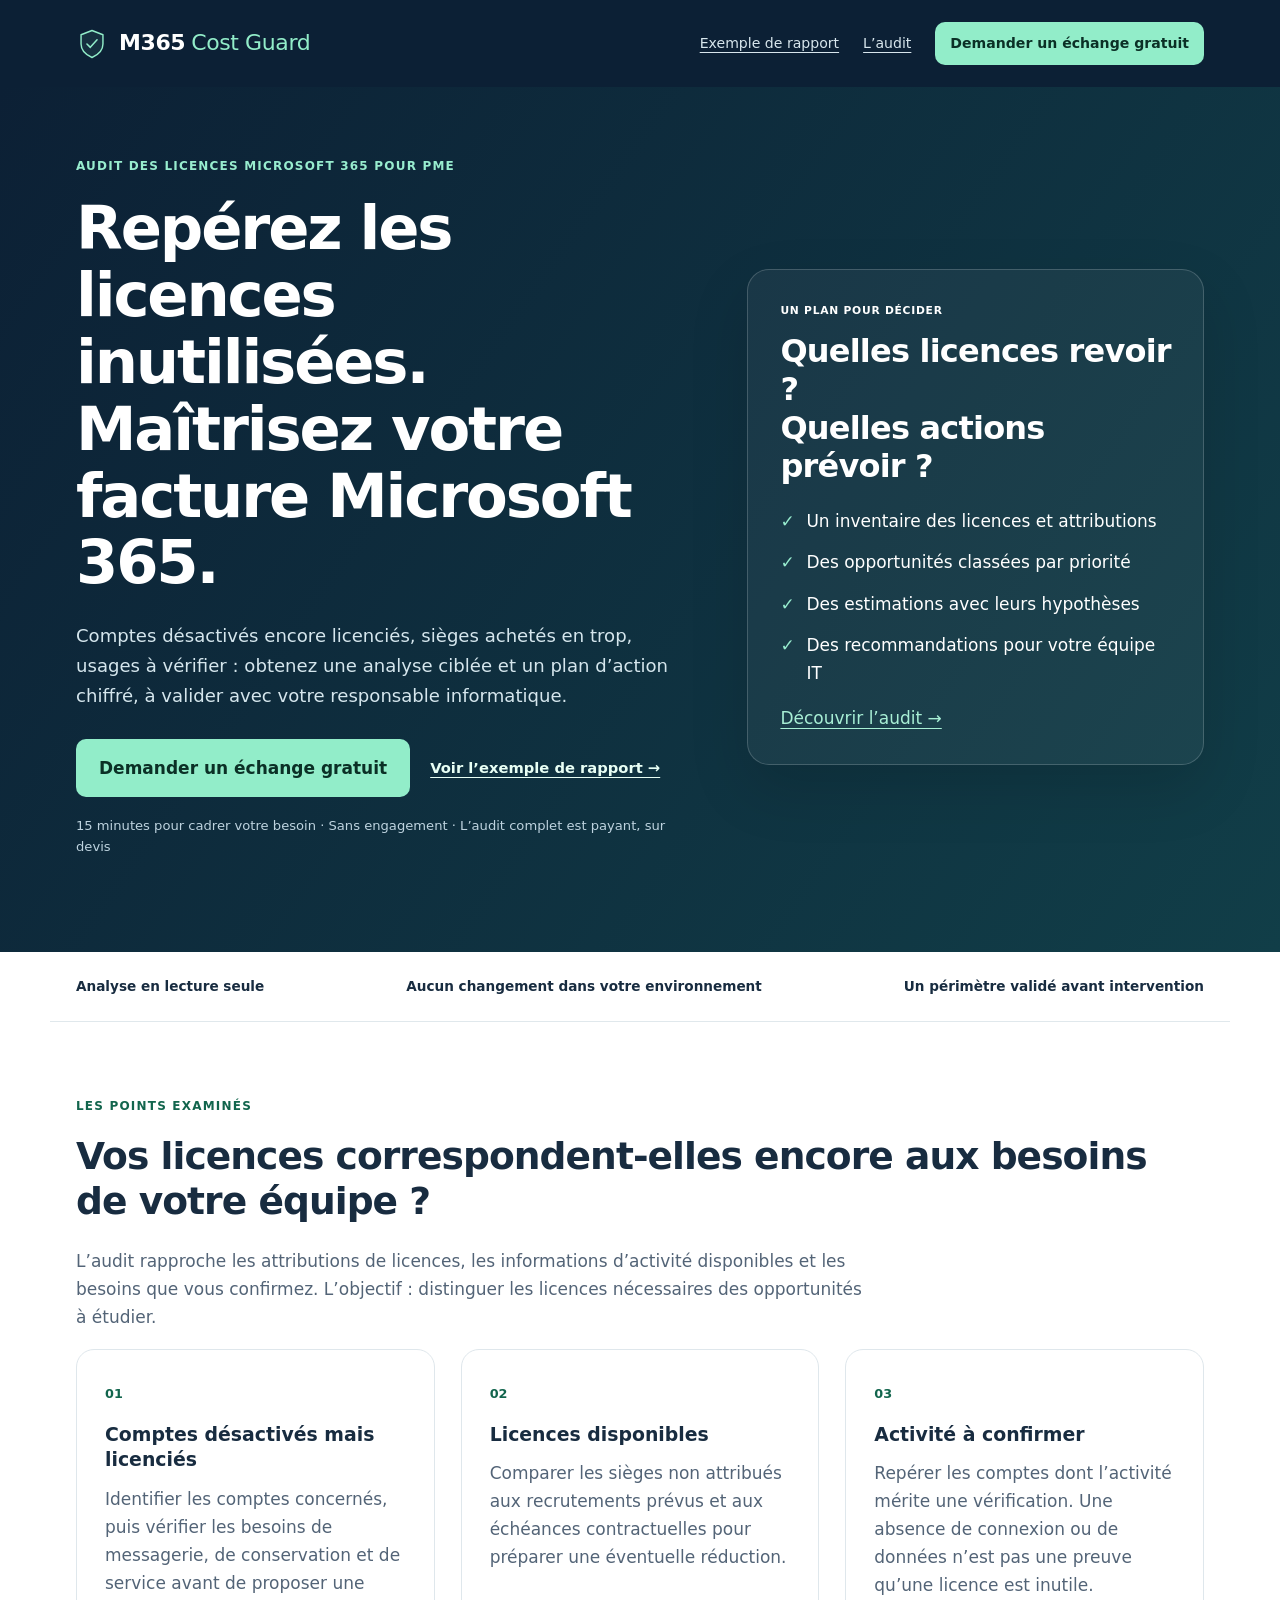
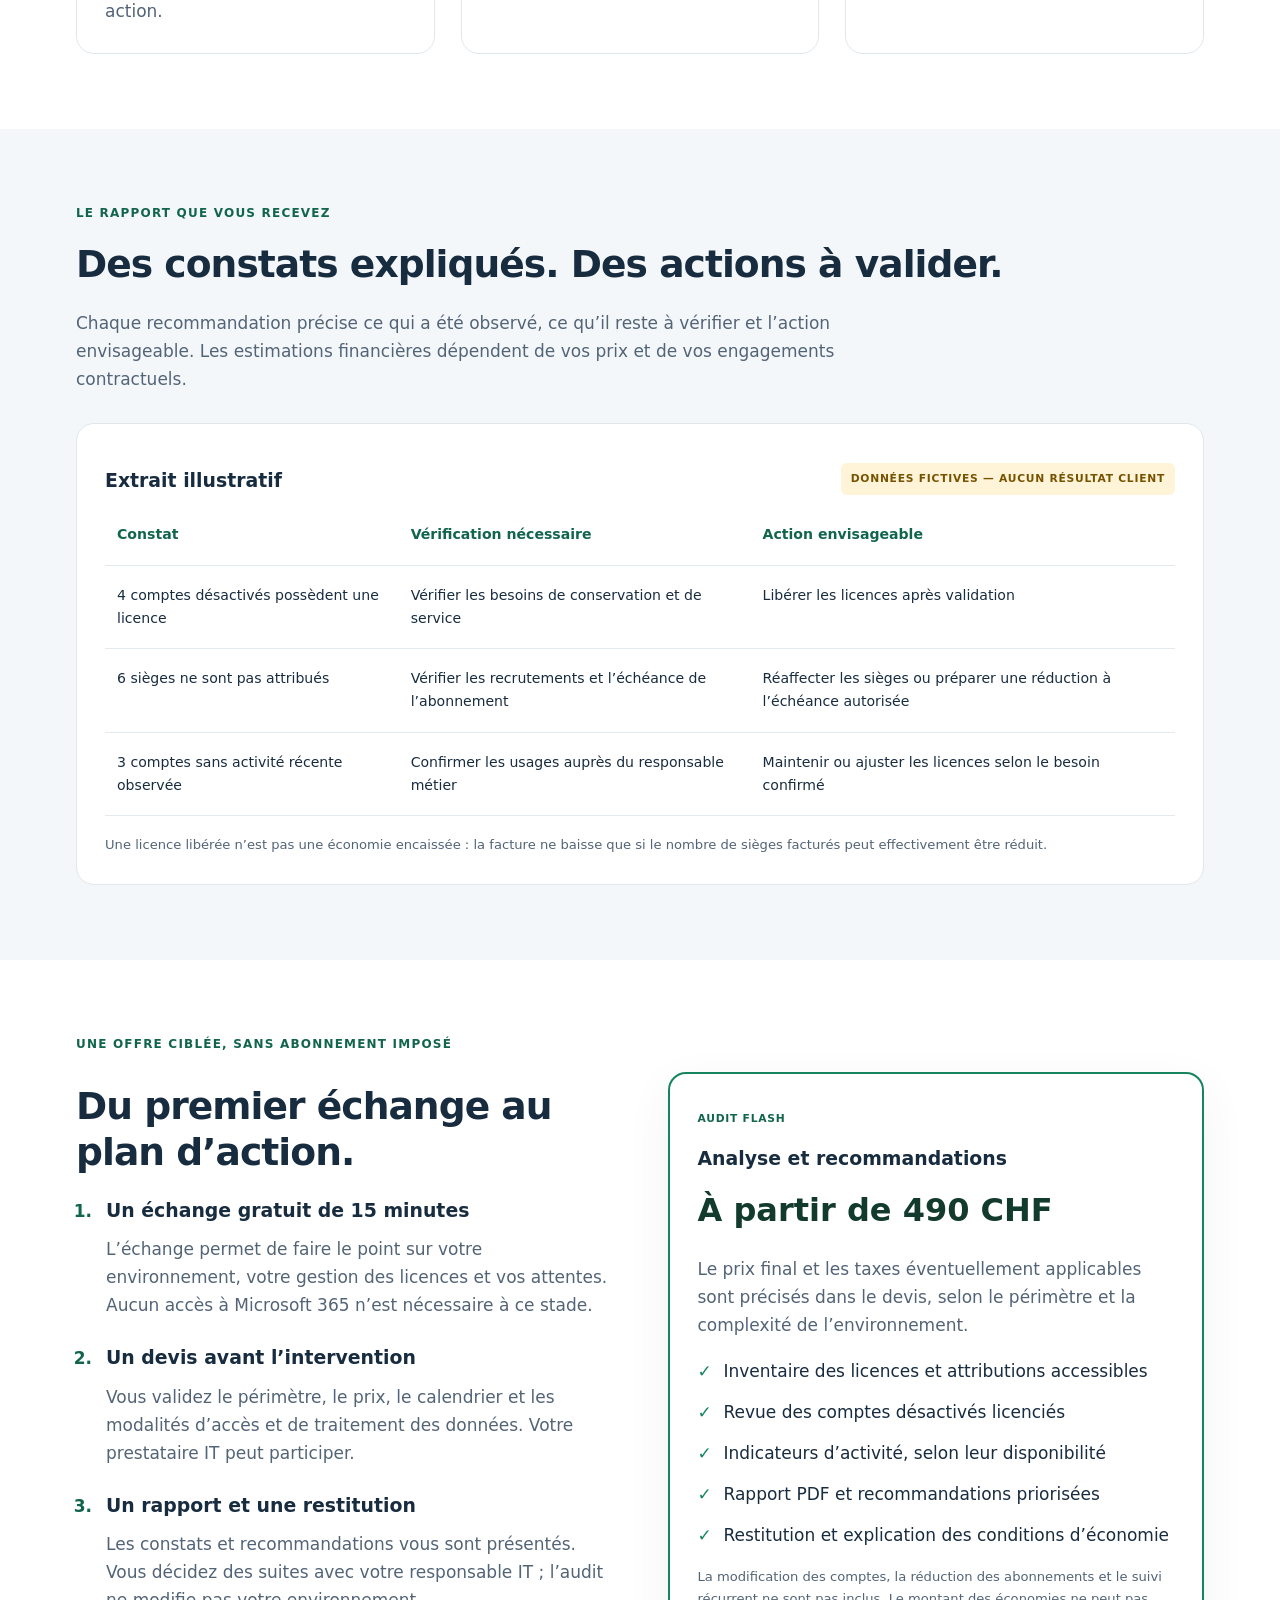
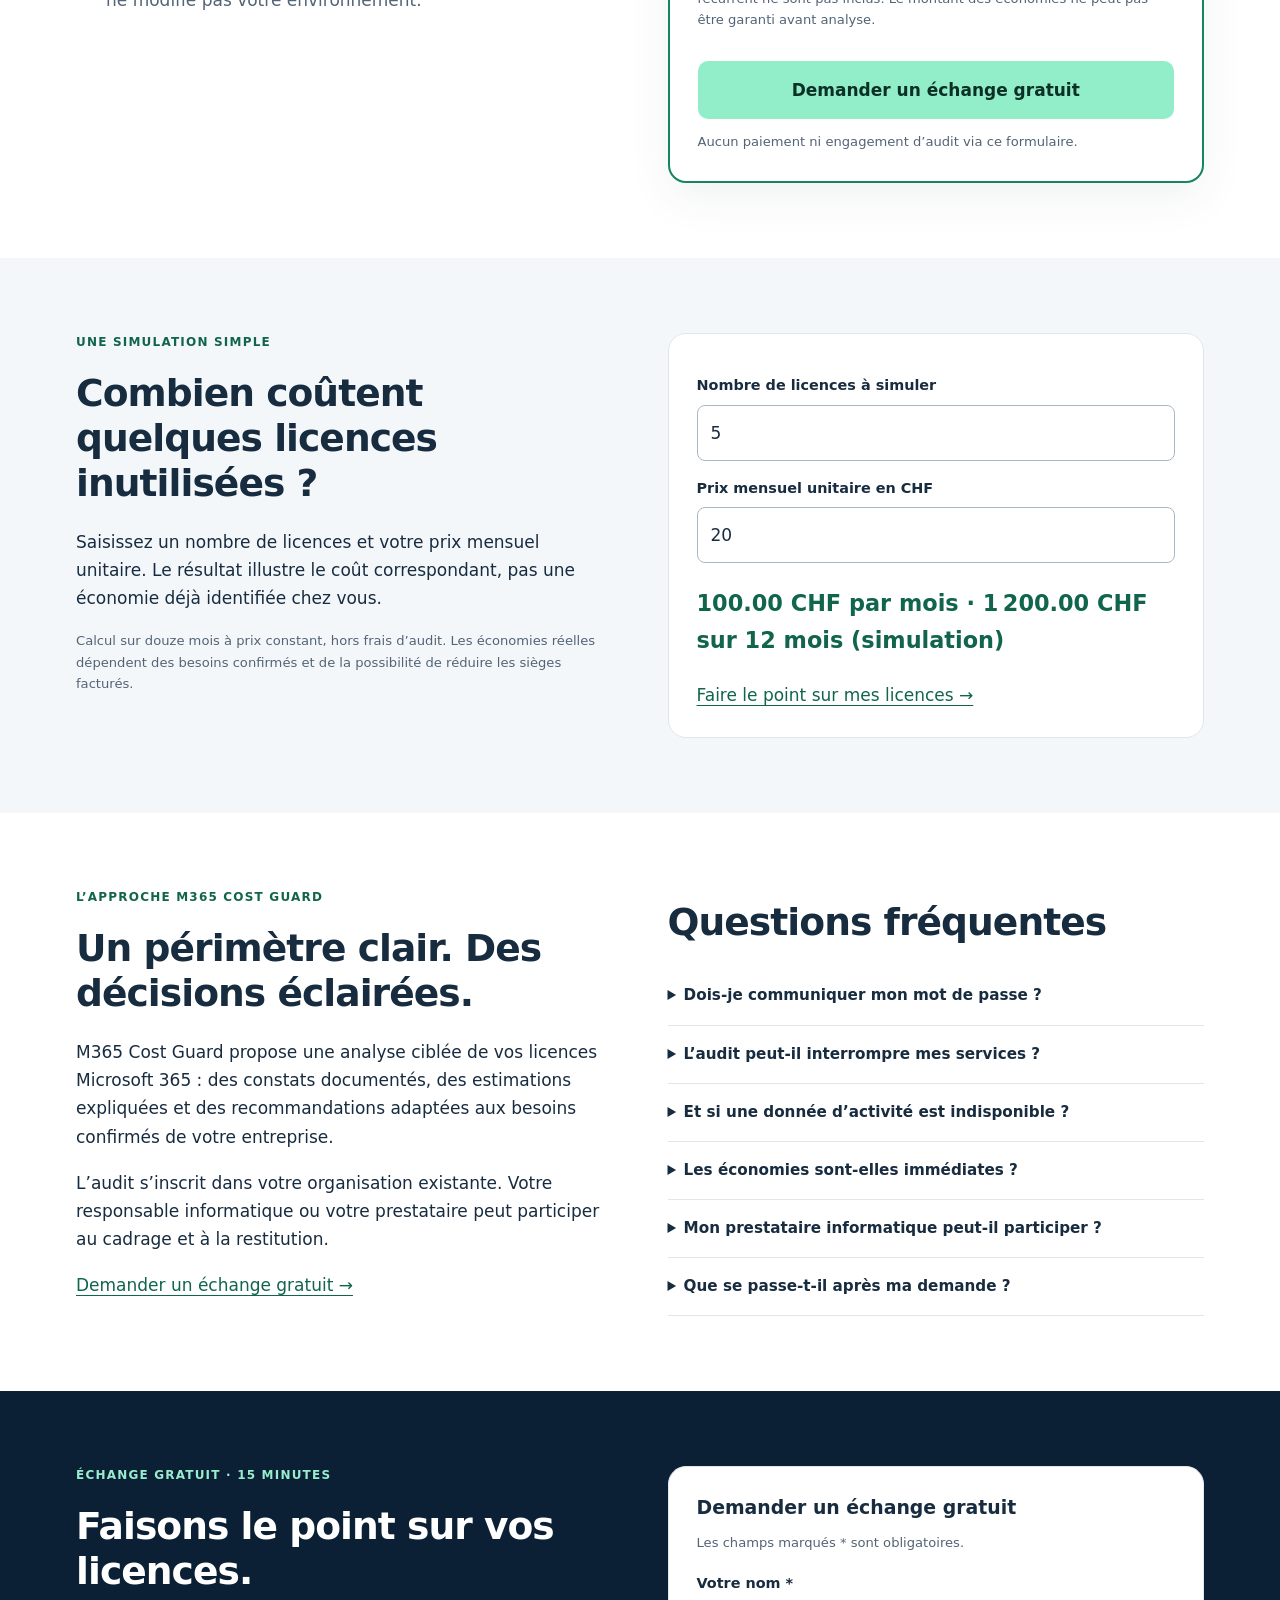
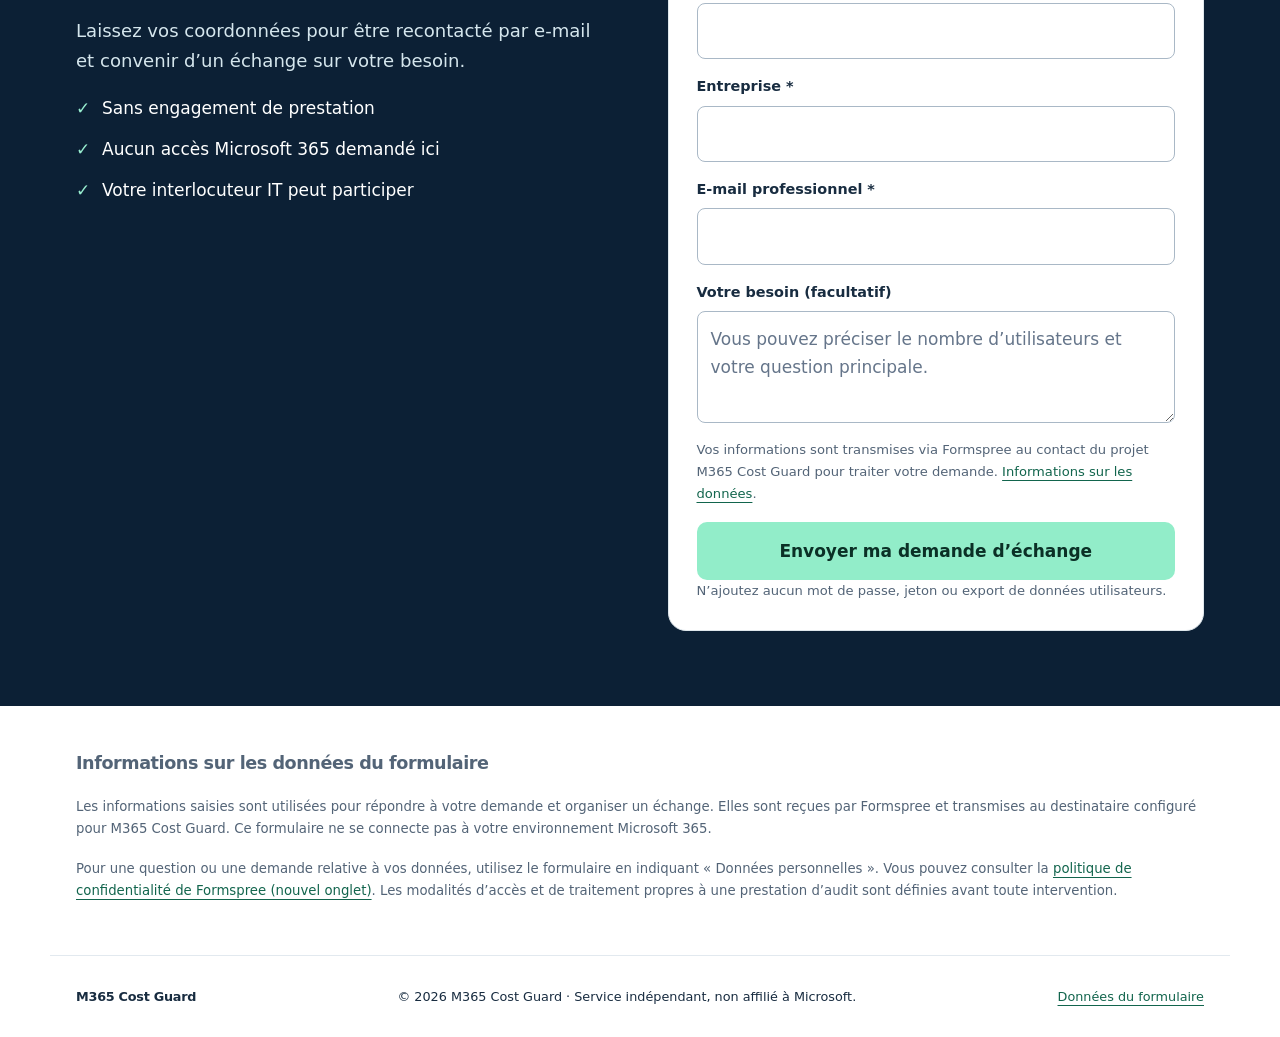
==== commit 07229920: "Logo HTML et retrait des informations personnelles de la page" ====
--- a/index.html
+++ b/index.html
@@ -1,11 +1,11 @@
 <!doctype html>
-<html lang="fr"><head><meta charset="utf-8"><meta name="viewport" content="width=device-width,initial-scale=1"><title>Audit des licences Microsoft 365 pour PME | M365 Cost Guard</title><meta name="description" content="Identifiez les licences Microsoft 365 à optimiser avec un audit ciblé, un rapport chiffré et un plan d’action. Premier échange gratuit de 15 minutes."><meta name="theme-color" content="#0c2035"><link rel="stylesheet" href="./conversion.css"><link rel="stylesheet" href="./corrections.css"><script src="./conversion.js" defer></script></head><body id="haut"><a class="skip" href="#contenu">Aller au contenu</a><header><nav class="wrap" aria-label="Navigation principale"><a class="brand" href="#haut"><span class="mark" aria-hidden="true">CG</span>M365 Cost Guard</a><div class="navlinks"><a href="#rapport">Exemple de rapport</a><a href="#offre">L’audit</a><a class="btn small" href="#contact">Demander un échange gratuit</a></div></nav></header>
+<html lang="fr"><head><meta charset="utf-8"><meta name="viewport" content="width=device-width,initial-scale=1"><title>Audit des licences Microsoft 365 pour PME | M365 Cost Guard</title><meta name="description" content="Identifiez les licences Microsoft 365 à optimiser avec un audit ciblé, un rapport chiffré et un plan d’action. Premier échange gratuit de 15 minutes."><meta name="theme-color" content="#0c2035"><link rel="stylesheet" href="./conversion.css?v=20261020-privacy1"><link rel="stylesheet" href="./corrections.css?v=20261020-privacy1"><style>.identity{display:inline-flex;align-items:center;gap:11px;text-decoration:none;color:#fff;font-size:22px;line-height:1.2;letter-spacing:-.4px;font-weight:600;max-width:100%}.identity svg{width:32px;height:38px;flex-shrink:0}.identity .identity-name{display:flex;flex-wrap:wrap;gap:0 6px}.identity .identity-accent{color:#92edc9;font-weight:500}.identity:hover{text-decoration:none;opacity:.9}@media(max-width:480px){.identity{font-size:20px;gap:9px}}</style><script src="./conversion.js?v=20261020-privacy1" defer></script></head><body id="haut"><a class="skip" href="#contenu">Aller au contenu</a><header><nav class="wrap" aria-label="Navigation principale"><a class="identity" href="#haut" aria-label="M365 Cost Guard, accueil"><svg xmlns="http://www.w3.org/2000/svg" viewBox="0 0 38 40" fill="none" aria-hidden="true" focusable="false"><path d="M19 4 32 9v11c0 8-6 13-13 16C12 33 6 28 6 20V9Z" fill="#92edc9" fill-opacity=".08" stroke="#92edc9" stroke-width="1.7" stroke-linejoin="round"/><path d="m13 20 4 4 8-9" stroke="#92edc9" stroke-width="1.8" stroke-linecap="round" stroke-linejoin="round"/></svg><span class="identity-name"><span>M365</span><span class="identity-accent">Cost Guard</span></span></a><div class="navlinks"><a href="#rapport">Exemple de rapport</a><a href="#offre">L’audit</a><a class="btn small" href="#contact">Demander un échange gratuit</a></div></nav></header>
 <main id="contenu"><section class="hero"><div class="wrap hero-grid"><div><p class="eyebrow">AUDIT DES LICENCES MICROSOFT 365 POUR PME</p><h1>Repérez les licences inutilisées. Maîtrisez votre facture Microsoft 365.</h1><p class="lead">Comptes désactivés encore licenciés, sièges achetés en trop, usages à vérifier : obtenez une analyse ciblée et un plan d’action chiffré, à valider avec votre responsable informatique.</p><div class="actions"><a class="btn" href="#contact">Demander un échange gratuit</a><a class="secondary" href="#rapport">Voir l’exemple de rapport →</a></div><p class="micro">15 minutes pour cadrer votre besoin · Sans engagement · L’audit complet est payant, sur devis</p></div><aside class="hero-card" aria-label="Les livrables de l’audit"><span class="tag">UN PLAN POUR DÉCIDER</span><h2>Quelles licences revoir ?<br>Quelles actions prévoir ?</h2><ul class="ticks"><li>Un inventaire des licences et attributions</li><li>Des opportunités classées par priorité</li><li>Des estimations avec leurs hypothèses</li><li>Des recommandations pour votre équipe IT</li></ul><a href="#offre">Découvrir l’audit →</a></aside></div></section>
-<div class="trust wrap"><span>Analyse en lecture seule</span><span>Aucun changement dans votre environnement</span><span>Paul Haenni, votre interlocuteur</span></div>
+<div class="trust wrap"><span>Analyse en lecture seule</span><span>Aucun changement dans votre environnement</span><span>Un périmètre validé avant intervention</span></div>
 <section class="wrap section"><p class="eyebrow">LES POINTS EXAMINÉS</p><h2>Vos licences correspondent-elles encore aux besoins de votre équipe ?</h2><p class="intro">L’audit rapproche les attributions de licences, les informations d’activité disponibles et les besoins que vous confirmez. L’objectif : distinguer les licences nécessaires des opportunités à étudier.</p><div class="grid three"><article class="card"><span class="number">01</span><h3>Comptes désactivés mais licenciés</h3><p>Identifier les comptes concernés, puis vérifier les besoins de messagerie, de conservation et de service avant de proposer une action.</p></article><article class="card"><span class="number">02</span><h3>Licences disponibles</h3><p>Comparer les sièges non attribués aux recrutements prévus et aux échéances contractuelles pour préparer une éventuelle réduction.</p></article><article class="card"><span class="number">03</span><h3>Activité à confirmer</h3><p>Repérer les comptes dont l’activité mérite une vérification. Une absence de connexion ou de données n’est pas une preuve qu’une licence est inutile.</p></article></div></section>
 <section class="tinted" id="rapport"><div class="wrap section"><p class="eyebrow">LE RAPPORT QUE VOUS RECEVEZ</p><h2>Des constats expliqués. Des actions à valider.</h2><p class="intro">Chaque recommandation précise ce qui a été observé, ce qu’il reste à vérifier et l’action envisageable. Les estimations financières dépendent de vos prix et de vos engagements contractuels.</p><div class="report card"><div class="report-head"><h3>Extrait illustratif</h3><span class="tag">DONNÉES FICTIVES — AUCUN RÉSULTAT CLIENT</span></div><div class="table-scroll" tabindex="0" role="region" aria-label="Extrait de rapport, tableau défilant horizontalement sur mobile"><table><caption class="sr">Exemple fictif de recommandations d’audit</caption><thead><tr><th scope="col">Constat</th><th scope="col">Vérification nécessaire</th><th scope="col">Action envisageable</th></tr></thead><tbody><tr><td>4 comptes désactivés possèdent une licence</td><td>Vérifier les besoins de conservation et de service</td><td>Libérer les licences après validation</td></tr><tr><td>6 sièges ne sont pas attribués</td><td>Vérifier les recrutements et l’échéance de l’abonnement</td><td>Réaffecter les sièges ou préparer une réduction à l’échéance autorisée</td></tr><tr><td>3 comptes sans activité récente observée</td><td>Confirmer les usages auprès du responsable métier</td><td>Maintenir ou ajuster les licences selon le besoin confirmé</td></tr></tbody></table></div><p class="micro">Une licence libérée n’est pas une économie encaissée : la facture ne baisse que si le nombre de sièges facturés peut effectivement être réduit.</p></div></div></section>
-<section class="wrap section" id="offre"><p class="eyebrow">UNE OFFRE CIBLÉE, SANS ABONNEMENT IMPOSÉ</p><div class="grid two"><div><h2>Du premier échange au plan d’action.</h2><ol class="steps"><li><h3>Un échange gratuit de 15 minutes</h3><p>Je fais le point avec vous sur votre environnement, votre gestion des licences et vos attentes. Aucun accès à Microsoft 365 n’est nécessaire à ce stade.</p></li><li><h3>Un devis avant l’intervention</h3><p>Vous validez le périmètre, le prix, le calendrier et les modalités d’accès et de traitement des données. Votre prestataire IT peut participer.</p></li><li><h3>Un rapport et une restitution</h3><p>Je vous présente les constats et les recommandations. Vous décidez des suites avec votre responsable IT ; l’audit ne modifie pas votre environnement.</p></li></ol></div><article class="offer card"><span class="tag">AUDIT FLASH</span><h3>Analyse et recommandations</h3><p class="price">À partir de 490 CHF</p><p>Le prix final et les taxes éventuellement applicables sont précisés dans le devis, selon le périmètre et la complexité de l’environnement.</p><ul class="ticks"><li>Inventaire des licences et attributions accessibles</li><li>Revue des comptes désactivés licenciés</li><li>Indicateurs d’activité, selon leur disponibilité</li><li>Rapport PDF et recommandations priorisées</li><li>Restitution et explication des conditions d’économie</li></ul><p class="micro">La modification des comptes, la réduction des abonnements et le suivi récurrent ne sont pas inclus. Le montant des économies ne peut pas être garanti avant analyse.</p><a class="btn" href="#contact">Demander un échange gratuit</a><p class="micro">Aucun paiement ni engagement d’audit via ce formulaire.</p></article></div></section>
+<section class="wrap section" id="offre"><p class="eyebrow">UNE OFFRE CIBLÉE, SANS ABONNEMENT IMPOSÉ</p><div class="grid two"><div><h2>Du premier échange au plan d’action.</h2><ol class="steps"><li><h3>Un échange gratuit de 15 minutes</h3><p>L’échange permet de faire le point sur votre environnement, votre gestion des licences et vos attentes. Aucun accès à Microsoft 365 n’est nécessaire à ce stade.</p></li><li><h3>Un devis avant l’intervention</h3><p>Vous validez le périmètre, le prix, le calendrier et les modalités d’accès et de traitement des données. Votre prestataire IT peut participer.</p></li><li><h3>Un rapport et une restitution</h3><p>Les constats et recommandations vous sont présentés. Vous décidez des suites avec votre responsable IT ; l’audit ne modifie pas votre environnement.</p></li></ol></div><article class="offer card"><span class="tag">AUDIT FLASH</span><h3>Analyse et recommandations</h3><p class="price">À partir de 490 CHF</p><p>Le prix final et les taxes éventuellement applicables sont précisés dans le devis, selon le périmètre et la complexité de l’environnement.</p><ul class="ticks"><li>Inventaire des licences et attributions accessibles</li><li>Revue des comptes désactivés licenciés</li><li>Indicateurs d’activité, selon leur disponibilité</li><li>Rapport PDF et recommandations priorisées</li><li>Restitution et explication des conditions d’économie</li></ul><p class="micro">La modification des comptes, la réduction des abonnements et le suivi récurrent ne sont pas inclus. Le montant des économies ne peut pas être garanti avant analyse.</p><a class="btn" href="#contact">Demander un échange gratuit</a><p class="micro">Aucun paiement ni engagement d’audit via ce formulaire.</p></article></div></section>
 <section class="tinted" id="calculateur"><div class="wrap section grid two"><div><p class="eyebrow">UNE SIMULATION SIMPLE</p><h2>Combien coûtent quelques licences inutilisées ?</h2><p>Saisissez un nombre de licences et votre prix mensuel unitaire. Le résultat illustre le coût correspondant, pas une économie déjà identifiée chez vous.</p><p class="micro">Calcul sur douze mois à prix constant, hors frais d’audit. Les économies réelles dépendent des besoins confirmés et de la possibilité de réduire les sièges facturés.</p></div><div class="card"><label for="quantity">Nombre de licences à simuler</label><input id="quantity" type="number" min="0" step="1" max="1000000" value="5"><label for="cost">Prix mensuel unitaire en CHF</label><input id="cost" type="number" min="0" step="0.01" max="1000000" value="20"><p id="result" class="result" aria-live="polite"></p><noscript>Pour calculer le coût annuel, multipliez le nombre de licences par leur prix mensuel puis par douze.</noscript><a href="#contact">Faire le point sur mes licences →</a></div></div></section>
-<section class="wrap section grid two" id="apropos"><div><p class="eyebrow">UN CONTACT DIRECT</p><h2>Paul Haenni, à l’origine de M365 Cost Guard.</h2><p>Je mets mes compétences en administration Microsoft 365 et en automatisation au service d’audits ciblés pour les PME en Suisse romande.</p><p>Mon approche : un périmètre défini ensemble, des constats expliqués et des recommandations à valider avec votre responsable informatique. Vous échangez directement avec la personne qui réalise l’analyse.</p><a href="#contact">Demander un échange gratuit →</a></div><div><h2>Questions fréquentes</h2><details><summary>Dois-je communiquer mon mot de passe ?</summary><p>Non. Ne transmettez jamais de mot de passe ou de jeton dans ce formulaire ou par e-mail. Les modalités d’accès autorisé et de révocation sont convenues avant l’audit.</p></details><details><summary>L’audit peut-il interrompre mes services ?</summary><p>Il est limité à la lecture et à l’analyse. Aucune licence n’est retirée et aucun compte n’est modifié dans le cadre de cette prestation.</p></details><details><summary>Et si une donnée d’activité est indisponible ?</summary><p>Cette limite est indiquée dans le rapport. Un indicateur absent n’est pas assimilé à une absence d’utilisation et ne justifie pas à lui seul une recommandation de retrait.</p></details><details><summary>Les économies sont-elles immédiates ?</summary><p>Pas nécessairement. Une licence libérée peut être réaffectée sans baisse immédiate de facture. Une réduction du coût dépend des conditions de votre abonnement et de ses échéances.</p></details><details><summary>Mon prestataire informatique peut-il participer ?</summary><p>Oui. Le cadrage et la restitution peuvent être réalisés avec lui. L’objectif est de fournir des recommandations exploitables à votre équipe, pas de remplacer votre prestataire.</p></details><details><summary>Que se passe-t-il après ma demande ?</summary><p>Je vous recontacte par e-mail pour convenir d’un échange. Si un audit est pertinent, je vous propose un devis. Aucune prestation payante ne démarre sans votre accord.</p></details></div></section>
-<section class="contact-section" id="contact"><div class="wrap section grid two"><div><p class="eyebrow">ÉCHANGE GRATUIT · 15 MINUTES</p><h2>Faisons le point sur vos licences.</h2><p class="lead">Laissez vos coordonnées : je vous recontacte par e-mail pour convenir d’un échange et vérifier si l’audit répond à votre besoin.</p><ul class="ticks"><li>Sans engagement de prestation</li><li>Aucun accès Microsoft 365 demandé ici</li><li>Votre interlocuteur IT peut participer</li></ul></div><form class="card contact-form" action="https://formspree.io/f/mdeavbrp" method="POST"><h3>Demander un échange gratuit</h3><p class="micro">Les champs marqués * sont obligatoires.</p><label for="nom">Votre nom *</label><input id="nom" name="nom" autocomplete="name" maxlength="120" required><label for="entreprise">Entreprise *</label><input id="entreprise" name="entreprise" autocomplete="organization" maxlength="200" required><label for="email">E-mail professionnel *</label><input id="email" type="email" name="email" autocomplete="email" maxlength="254" required><label for="message">Votre besoin (facultatif)</label><textarea id="message" name="message" rows="3" maxlength="3000" placeholder="Vous pouvez préciser le nombre d’utilisateurs et votre question principale."></textarea><p class="micro">Vos informations sont transmises via Formspree à Paul Haenni pour traiter votre demande. <a href="#confidentialite">Informations sur les données</a>.</p><button class="btn" type="submit">Envoyer ma demande d’échange</button><p class="micro">N’ajoutez aucun mot de passe, jeton ou export de données utilisateurs.</p></form></div></section>
-<section class="wrap privacy" id="confidentialite"><h2>Informations sur les données du formulaire</h2><p>Contact du projet : Paul Haenni, Suisse romande. Les informations saisies sont utilisées pour répondre à votre demande et organiser un échange. Elles sont reçues par Formspree et transmises au destinataire configuré pour M365 Cost Guard. Ce formulaire ne se connecte pas à votre environnement Microsoft 365.</p><p>Pour une question ou une demande relative à vos données, utilisez le formulaire en indiquant « Données personnelles ». Vous pouvez consulter la <a href="https://formspree.io/legal/privacy-policy/" target="_blank" rel="noopener noreferrer">politique de confidentialité de Formspree (nouvel onglet)</a>. Les modalités d’accès et de traitement propres à une prestation d’audit sont définies avant toute intervention.</p></section></main><footer class="wrap"><a class="brand" href="#haut">M365 Cost Guard</a><p>© 2026 · Paul Haenni · Service indépendant, non affilié à Microsoft.</p><a href="#confidentialite">Données du formulaire</a></footer></body></html>+<section class="wrap section grid two" id="apropos"><div><p class="eyebrow">L’APPROCHE M365 COST GUARD</p><h2>Un périmètre clair. Des décisions éclairées.</h2><p>M365 Cost Guard propose une analyse ciblée de vos licences Microsoft 365 : des constats documentés, des estimations expliquées et des recommandations adaptées aux besoins confirmés de votre entreprise.</p><p>L’audit s’inscrit dans votre organisation existante. Votre responsable informatique ou votre prestataire peut participer au cadrage et à la restitution.</p><a href="#contact">Demander un échange gratuit →</a></div><div><h2>Questions fréquentes</h2><details><summary>Dois-je communiquer mon mot de passe ?</summary><p>Non. Ne transmettez jamais de mot de passe ou de jeton dans ce formulaire ou par e-mail. Les modalités d’accès autorisé et de révocation sont convenues avant l’audit.</p></details><details><summary>L’audit peut-il interrompre mes services ?</summary><p>Il est limité à la lecture et à l’analyse. Aucune licence n’est retirée et aucun compte n’est modifié dans le cadre de cette prestation.</p></details><details><summary>Et si une donnée d’activité est indisponible ?</summary><p>Cette limite est indiquée dans le rapport. Un indicateur absent n’est pas assimilé à une absence d’utilisation et ne justifie pas à lui seul une recommandation de retrait.</p></details><details><summary>Les économies sont-elles immédiates ?</summary><p>Pas nécessairement. Une licence libérée peut être réaffectée sans baisse immédiate de facture. Une réduction du coût dépend des conditions de votre abonnement et de ses échéances.</p></details><details><summary>Mon prestataire informatique peut-il participer ?</summary><p>Oui. Le cadrage et la restitution peuvent être réalisés avec lui. L’objectif est de fournir des recommandations exploitables à votre équipe, pas de remplacer votre prestataire.</p></details><details><summary>Que se passe-t-il après ma demande ?</summary><p>Vous êtes recontacté par e-mail pour convenir d’un échange. Si un audit est pertinent, un devis vous est proposé. Aucune prestation payante ne démarre sans votre accord.</p></details></div></section>
+<section class="contact-section" id="contact"><div class="wrap section grid two"><div><p class="eyebrow">ÉCHANGE GRATUIT · 15 MINUTES</p><h2>Faisons le point sur vos licences.</h2><p class="lead">Laissez vos coordonnées pour être recontacté par e-mail et convenir d’un échange sur votre besoin.</p><ul class="ticks"><li>Sans engagement de prestation</li><li>Aucun accès Microsoft 365 demandé ici</li><li>Votre interlocuteur IT peut participer</li></ul></div><form class="card contact-form" action="https://formspree.io/f/mdeavbrp" method="POST"><h3>Demander un échange gratuit</h3><p class="micro">Les champs marqués * sont obligatoires.</p><label for="nom">Votre nom *</label><input id="nom" name="nom" autocomplete="name" maxlength="120" required><label for="entreprise">Entreprise *</label><input id="entreprise" name="entreprise" autocomplete="organization" maxlength="200" required><label for="email">E-mail professionnel *</label><input id="email" type="email" name="email" autocomplete="email" maxlength="254" required><label for="message">Votre besoin (facultatif)</label><textarea id="message" name="message" rows="3" maxlength="3000" placeholder="Vous pouvez préciser le nombre d’utilisateurs et votre question principale."></textarea><p class="micro">Vos informations sont transmises via Formspree au contact du projet M365 Cost Guard pour traiter votre demande. <a href="#confidentialite">Informations sur les données</a>.</p><button class="btn" type="submit">Envoyer ma demande d’échange</button><p class="micro">N’ajoutez aucun mot de passe, jeton ou export de données utilisateurs.</p></form></div></section>
+<section class="wrap privacy" id="confidentialite"><h2>Informations sur les données du formulaire</h2><p>Les informations saisies sont utilisées pour répondre à votre demande et organiser un échange. Elles sont reçues par Formspree et transmises au destinataire configuré pour M365 Cost Guard. Ce formulaire ne se connecte pas à votre environnement Microsoft 365.</p><p>Pour une question ou une demande relative à vos données, utilisez le formulaire en indiquant « Données personnelles ». Vous pouvez consulter la <a href="https://formspree.io/legal/privacy-policy/" target="_blank" rel="noopener noreferrer">politique de confidentialité de Formspree (nouvel onglet)</a>. Les modalités d’accès et de traitement propres à une prestation d’audit sont définies avant toute intervention.</p></section></main><footer class="wrap"><a class="brand" href="#haut">M365 Cost Guard</a><p>© 2026 M365 Cost Guard · Service indépendant, non affilié à Microsoft.</p><a href="#confidentialite">Données du formulaire</a></footer></body></html>
--- a/corrections.css
+++ b/corrections.css
@@ -1 +1,2 @@
 .hero-grid>* ,.grid>*{min-width:0}.three{grid-template-columns:repeat(3,minmax(0,1fr))}.hero-card h2{font-size:clamp(1.5rem,2.6vw,2rem)}.hero-card .tag{display:block;line-height:1.7}.hero-card,.card,nav,.trust{overflow-wrap:anywhere}.btn{max-width:100%;white-space:normal}.contact-section>.wrap>div>.ticks li:before{color:#98edcf}.contact-section .contact-form .micro{color:#536477}.contact-section .contact-form a{color:#12654d}.report-head .tag{white-space:normal}.trust{flex-wrap:wrap}.table-scroll{max-width:100%}.privacy{scroll-margin-top:20px}.skip:focus{color:#182c40}.navlinks{flex-wrap:wrap}.contact-form textarea::placeholder{color:#65758a;opacity:1}@media(max-width:900px){.three{grid-template-columns:1fr}.hero-card h2{font-size:1.8rem}.navlinks>a:not(.btn){display:inline-block}.navlinks{gap:12px 18px}nav{flex-wrap:wrap}.navlinks .btn{padding:10px 14px}}@media(max-width:480px){.navlinks{width:100%;justify-content:flex-start}.navlinks .btn{width:100%}.hero .actions .secondary{display:block}.hero-card h2{font-size:1.55rem}.trust{gap:12px}.report-head h3{margin-top:0}h1{font-size:clamp(2rem,9vw,2.4rem)}.contact-form .btn{padding-left:12px;padding-right:12px}}
+header .brand{display:block;flex:0 1 270px;width:270px;max-width:100%;height:40px;padding:0;background:url('./logo.svg') left center/contain no-repeat;font-size:0;line-height:0}header .brand .mark{display:none}header .brand:hover{opacity:.9}footer .brand{font-weight:600;letter-spacing:-.02em}@media(max-width:480px){header .brand{flex-basis:240px;width:240px;height:36px}}@media(forced-colors:active){header .brand{height:auto;background:none;font-size:1rem;line-height:1.5;color:CanvasText}}
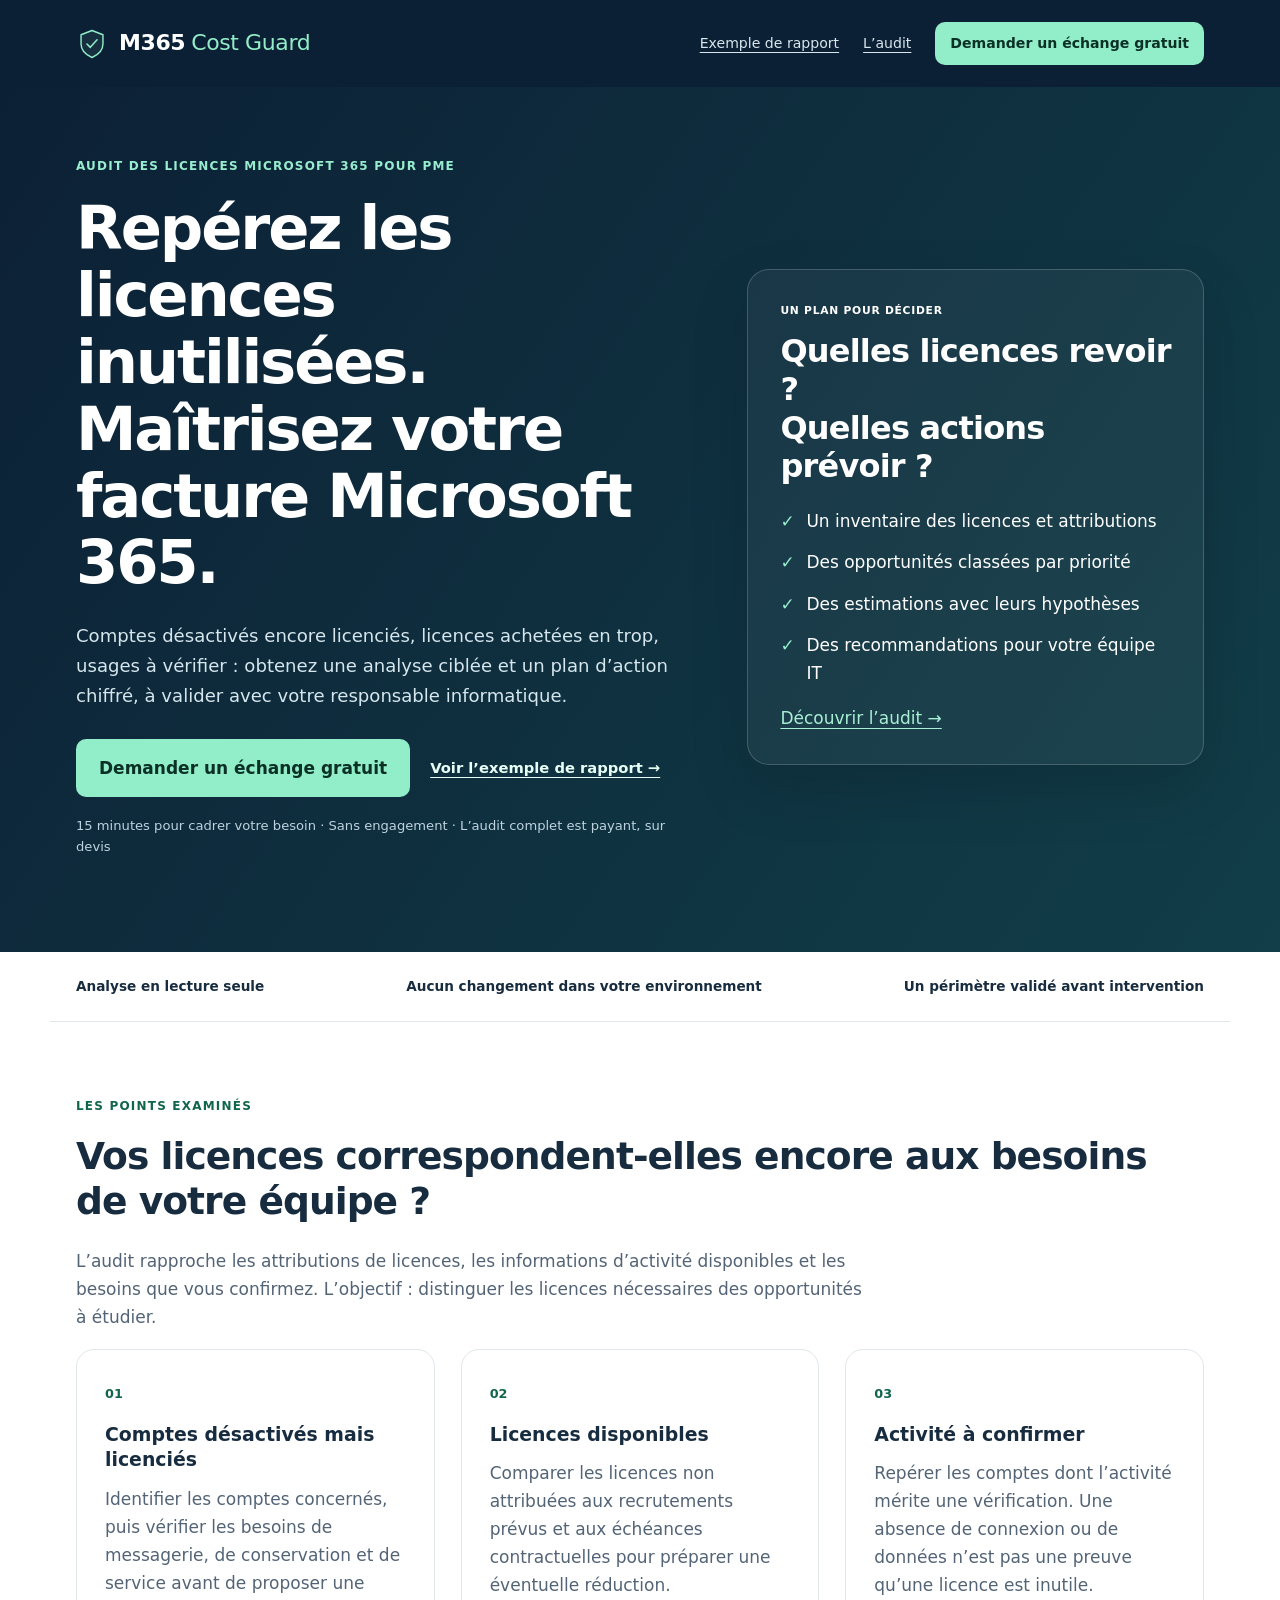
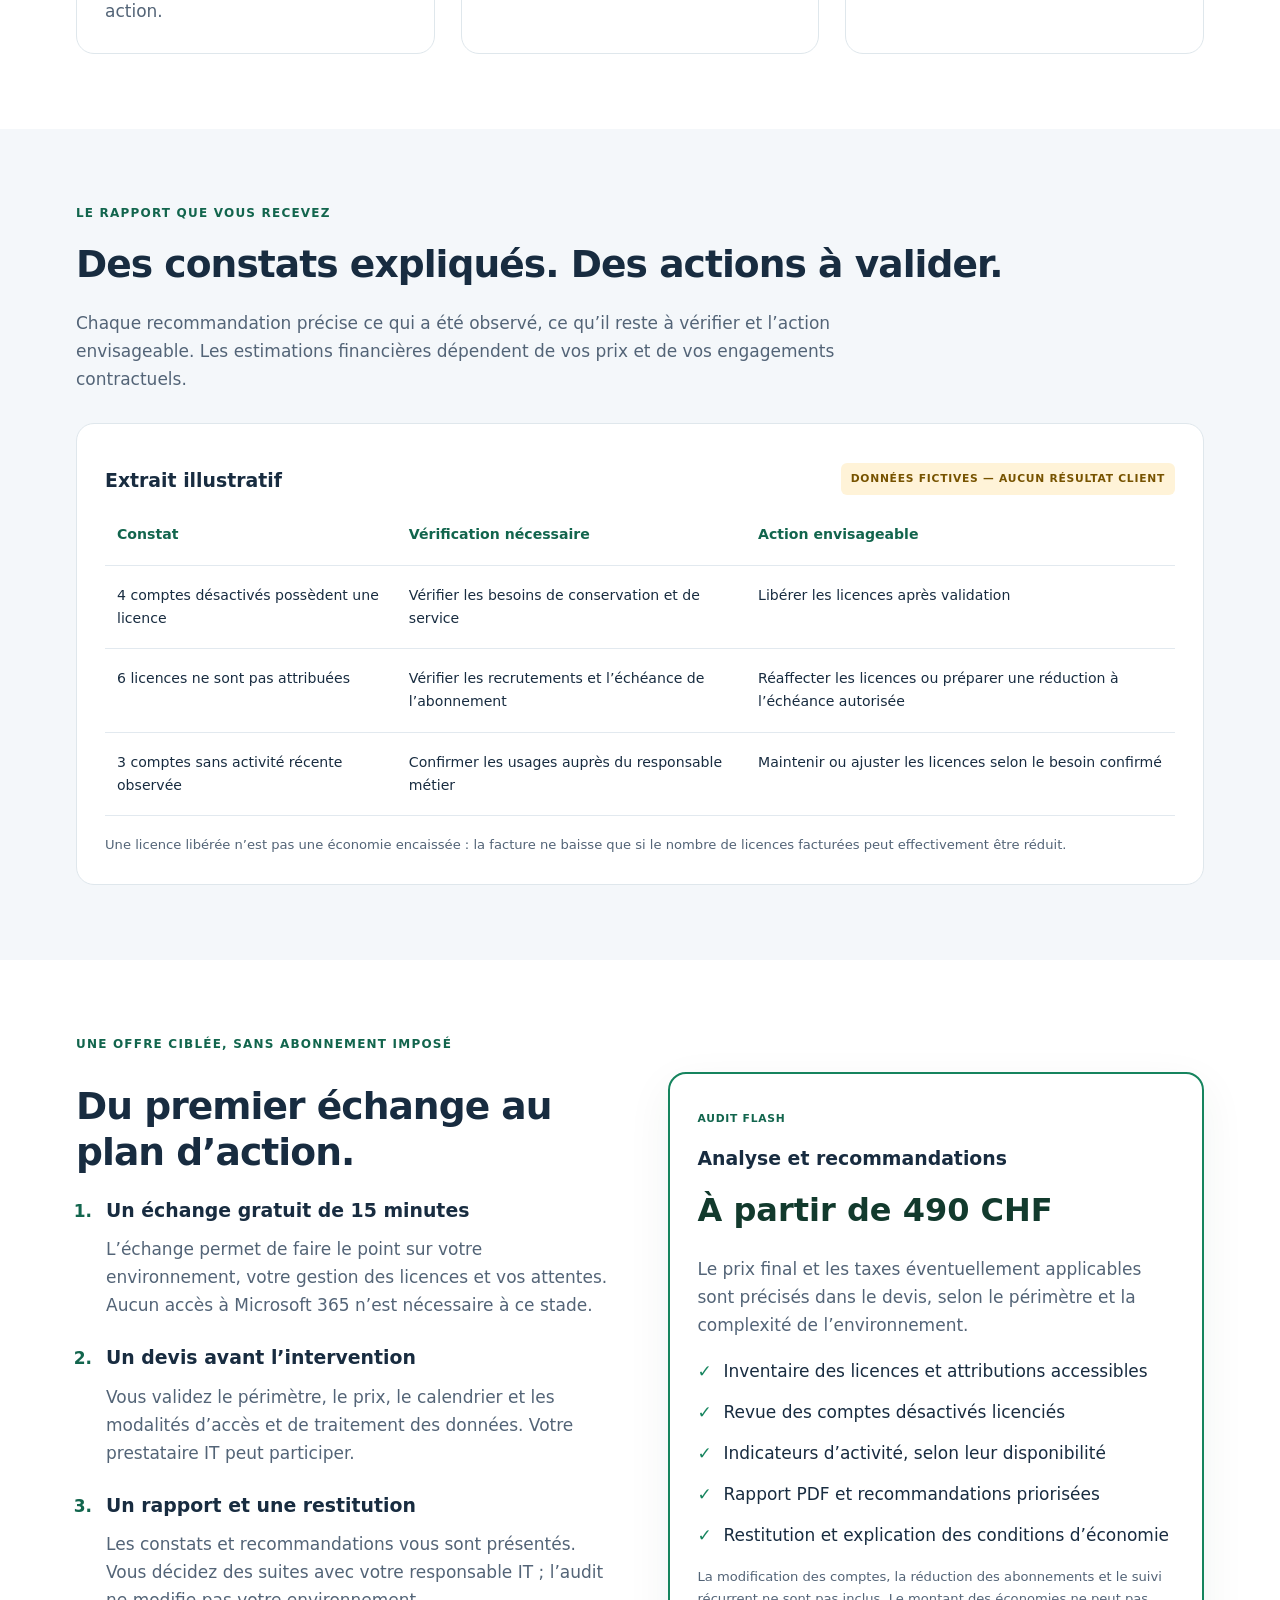
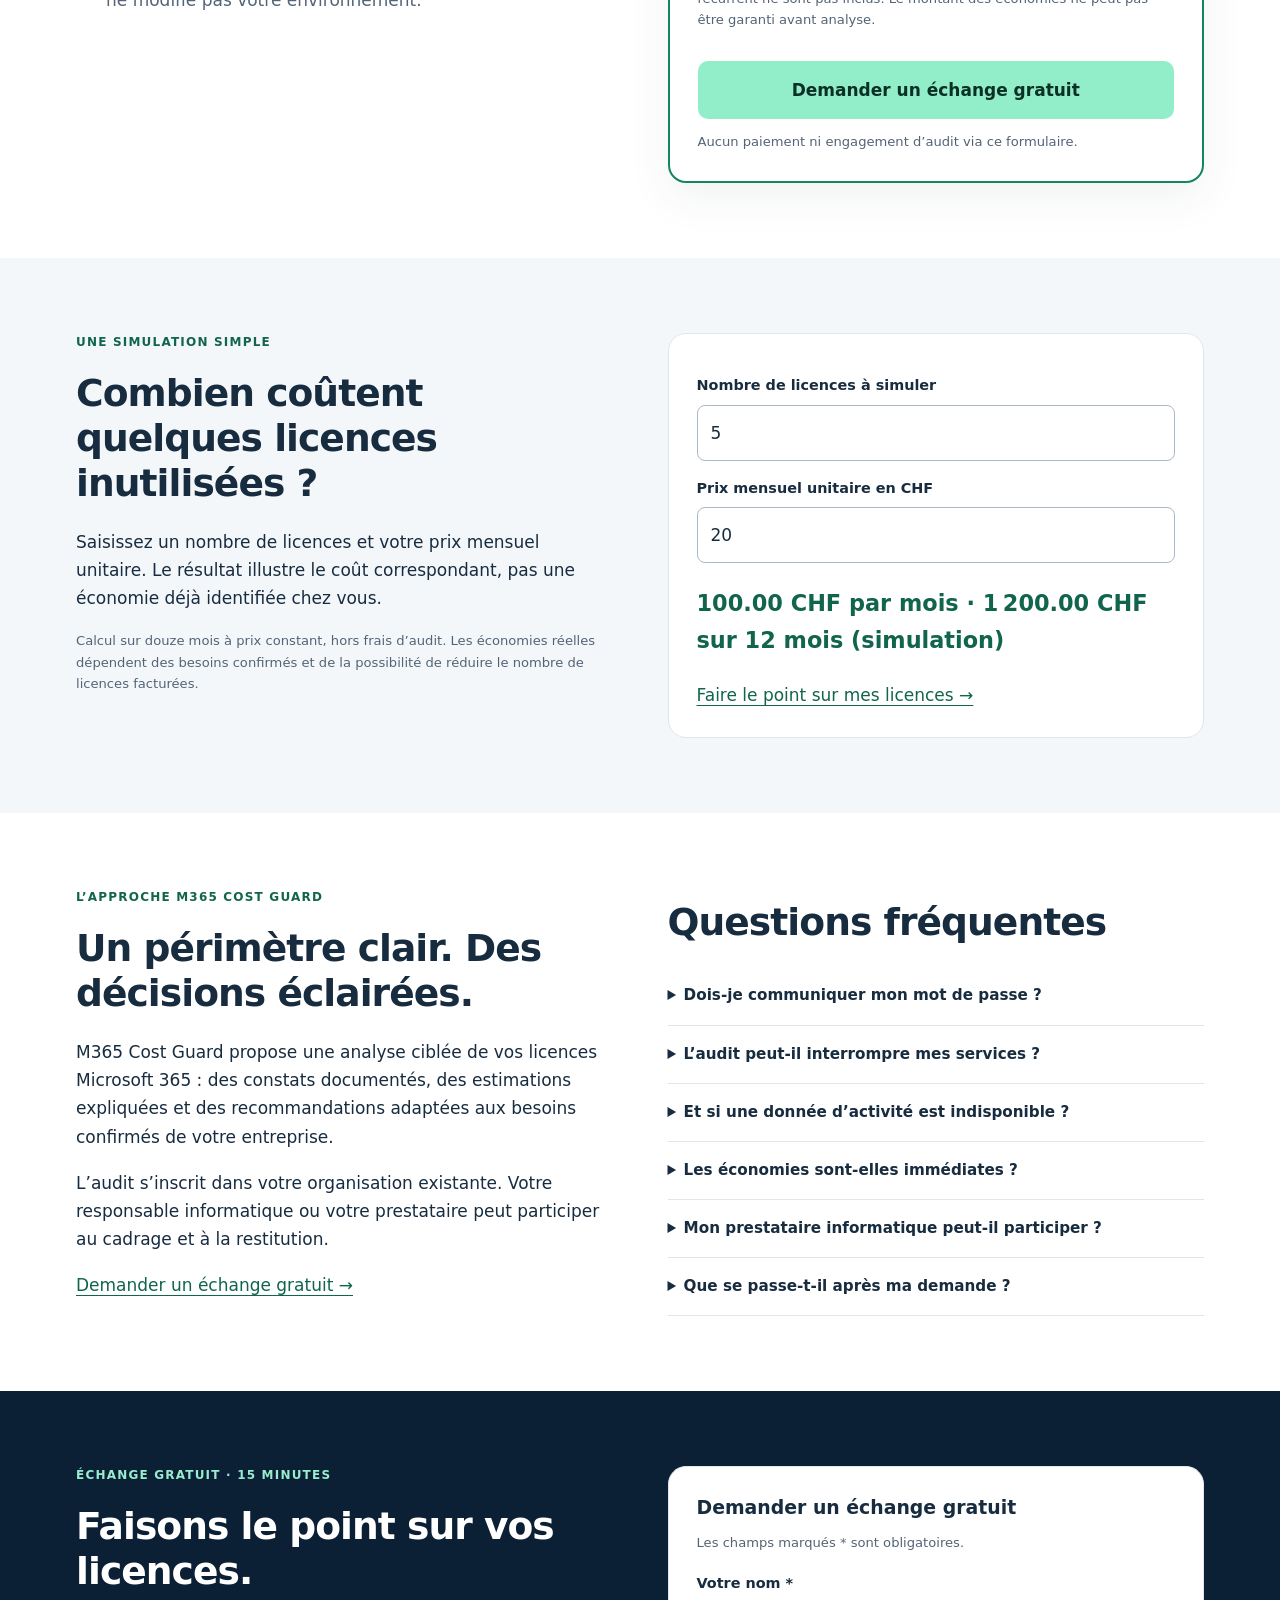
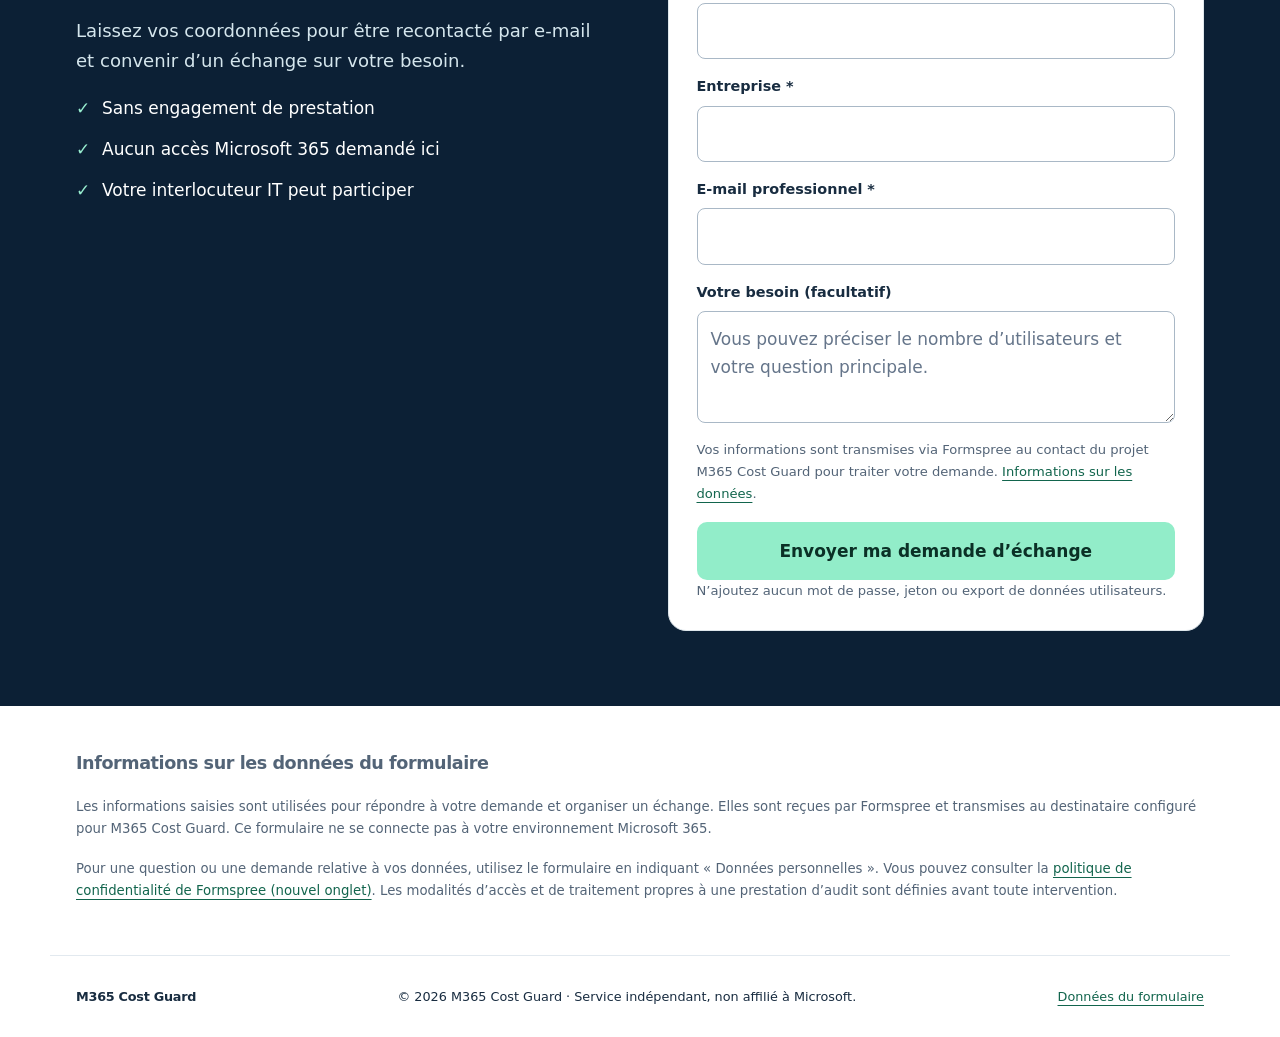
==== commit 9a670338: "Remplacement du jargon sièges par licences" ====
--- a/index.html
+++ b/index.html
@@ -1,11 +1,11 @@
 <!doctype html>
 <html lang="fr"><head><meta charset="utf-8"><meta name="viewport" content="width=device-width,initial-scale=1"><title>Audit des licences Microsoft 365 pour PME | M365 Cost Guard</title><meta name="description" content="Identifiez les licences Microsoft 365 à optimiser avec un audit ciblé, un rapport chiffré et un plan d’action. Premier échange gratuit de 15 minutes."><meta name="theme-color" content="#0c2035"><link rel="stylesheet" href="./conversion.css?v=20261020-privacy1"><link rel="stylesheet" href="./corrections.css?v=20261020-privacy1"><style>.identity{display:inline-flex;align-items:center;gap:11px;text-decoration:none;color:#fff;font-size:22px;line-height:1.2;letter-spacing:-.4px;font-weight:600;max-width:100%}.identity svg{width:32px;height:38px;flex-shrink:0}.identity .identity-name{display:flex;flex-wrap:wrap;gap:0 6px}.identity .identity-accent{color:#92edc9;font-weight:500}.identity:hover{text-decoration:none;opacity:.9}@media(max-width:480px){.identity{font-size:20px;gap:9px}}</style><script src="./conversion.js?v=20261020-privacy1" defer></script></head><body id="haut"><a class="skip" href="#contenu">Aller au contenu</a><header><nav class="wrap" aria-label="Navigation principale"><a class="identity" href="#haut" aria-label="M365 Cost Guard, accueil"><svg xmlns="http://www.w3.org/2000/svg" viewBox="0 0 38 40" fill="none" aria-hidden="true" focusable="false"><path d="M19 4 32 9v11c0 8-6 13-13 16C12 33 6 28 6 20V9Z" fill="#92edc9" fill-opacity=".08" stroke="#92edc9" stroke-width="1.7" stroke-linejoin="round"/><path d="m13 20 4 4 8-9" stroke="#92edc9" stroke-width="1.8" stroke-linecap="round" stroke-linejoin="round"/></svg><span class="identity-name"><span>M365</span><span class="identity-accent">Cost Guard</span></span></a><div class="navlinks"><a href="#rapport">Exemple de rapport</a><a href="#offre">L’audit</a><a class="btn small" href="#contact">Demander un échange gratuit</a></div></nav></header>
-<main id="contenu"><section class="hero"><div class="wrap hero-grid"><div><p class="eyebrow">AUDIT DES LICENCES MICROSOFT 365 POUR PME</p><h1>Repérez les licences inutilisées. Maîtrisez votre facture Microsoft 365.</h1><p class="lead">Comptes désactivés encore licenciés, sièges achetés en trop, usages à vérifier : obtenez une analyse ciblée et un plan d’action chiffré, à valider avec votre responsable informatique.</p><div class="actions"><a class="btn" href="#contact">Demander un échange gratuit</a><a class="secondary" href="#rapport">Voir l’exemple de rapport →</a></div><p class="micro">15 minutes pour cadrer votre besoin · Sans engagement · L’audit complet est payant, sur devis</p></div><aside class="hero-card" aria-label="Les livrables de l’audit"><span class="tag">UN PLAN POUR DÉCIDER</span><h2>Quelles licences revoir ?<br>Quelles actions prévoir ?</h2><ul class="ticks"><li>Un inventaire des licences et attributions</li><li>Des opportunités classées par priorité</li><li>Des estimations avec leurs hypothèses</li><li>Des recommandations pour votre équipe IT</li></ul><a href="#offre">Découvrir l’audit →</a></aside></div></section>
+<main id="contenu"><section class="hero"><div class="wrap hero-grid"><div><p class="eyebrow">AUDIT DES LICENCES MICROSOFT 365 POUR PME</p><h1>Repérez les licences inutilisées. Maîtrisez votre facture Microsoft 365.</h1><p class="lead">Comptes désactivés encore licenciés, licences achetées en trop, usages à vérifier : obtenez une analyse ciblée et un plan d’action chiffré, à valider avec votre responsable informatique.</p><div class="actions"><a class="btn" href="#contact">Demander un échange gratuit</a><a class="secondary" href="#rapport">Voir l’exemple de rapport →</a></div><p class="micro">15 minutes pour cadrer votre besoin · Sans engagement · L’audit complet est payant, sur devis</p></div><aside class="hero-card" aria-label="Les livrables de l’audit"><span class="tag">UN PLAN POUR DÉCIDER</span><h2>Quelles licences revoir ?<br>Quelles actions prévoir ?</h2><ul class="ticks"><li>Un inventaire des licences et attributions</li><li>Des opportunités classées par priorité</li><li>Des estimations avec leurs hypothèses</li><li>Des recommandations pour votre équipe IT</li></ul><a href="#offre">Découvrir l’audit →</a></aside></div></section>
 <div class="trust wrap"><span>Analyse en lecture seule</span><span>Aucun changement dans votre environnement</span><span>Un périmètre validé avant intervention</span></div>
-<section class="wrap section"><p class="eyebrow">LES POINTS EXAMINÉS</p><h2>Vos licences correspondent-elles encore aux besoins de votre équipe ?</h2><p class="intro">L’audit rapproche les attributions de licences, les informations d’activité disponibles et les besoins que vous confirmez. L’objectif : distinguer les licences nécessaires des opportunités à étudier.</p><div class="grid three"><article class="card"><span class="number">01</span><h3>Comptes désactivés mais licenciés</h3><p>Identifier les comptes concernés, puis vérifier les besoins de messagerie, de conservation et de service avant de proposer une action.</p></article><article class="card"><span class="number">02</span><h3>Licences disponibles</h3><p>Comparer les sièges non attribués aux recrutements prévus et aux échéances contractuelles pour préparer une éventuelle réduction.</p></article><article class="card"><span class="number">03</span><h3>Activité à confirmer</h3><p>Repérer les comptes dont l’activité mérite une vérification. Une absence de connexion ou de données n’est pas une preuve qu’une licence est inutile.</p></article></div></section>
-<section class="tinted" id="rapport"><div class="wrap section"><p class="eyebrow">LE RAPPORT QUE VOUS RECEVEZ</p><h2>Des constats expliqués. Des actions à valider.</h2><p class="intro">Chaque recommandation précise ce qui a été observé, ce qu’il reste à vérifier et l’action envisageable. Les estimations financières dépendent de vos prix et de vos engagements contractuels.</p><div class="report card"><div class="report-head"><h3>Extrait illustratif</h3><span class="tag">DONNÉES FICTIVES — AUCUN RÉSULTAT CLIENT</span></div><div class="table-scroll" tabindex="0" role="region" aria-label="Extrait de rapport, tableau défilant horizontalement sur mobile"><table><caption class="sr">Exemple fictif de recommandations d’audit</caption><thead><tr><th scope="col">Constat</th><th scope="col">Vérification nécessaire</th><th scope="col">Action envisageable</th></tr></thead><tbody><tr><td>4 comptes désactivés possèdent une licence</td><td>Vérifier les besoins de conservation et de service</td><td>Libérer les licences après validation</td></tr><tr><td>6 sièges ne sont pas attribués</td><td>Vérifier les recrutements et l’échéance de l’abonnement</td><td>Réaffecter les sièges ou préparer une réduction à l’échéance autorisée</td></tr><tr><td>3 comptes sans activité récente observée</td><td>Confirmer les usages auprès du responsable métier</td><td>Maintenir ou ajuster les licences selon le besoin confirmé</td></tr></tbody></table></div><p class="micro">Une licence libérée n’est pas une économie encaissée : la facture ne baisse que si le nombre de sièges facturés peut effectivement être réduit.</p></div></div></section>
+<section class="wrap section"><p class="eyebrow">LES POINTS EXAMINÉS</p><h2>Vos licences correspondent-elles encore aux besoins de votre équipe ?</h2><p class="intro">L’audit rapproche les attributions de licences, les informations d’activité disponibles et les besoins que vous confirmez. L’objectif : distinguer les licences nécessaires des opportunités à étudier.</p><div class="grid three"><article class="card"><span class="number">01</span><h3>Comptes désactivés mais licenciés</h3><p>Identifier les comptes concernés, puis vérifier les besoins de messagerie, de conservation et de service avant de proposer une action.</p></article><article class="card"><span class="number">02</span><h3>Licences disponibles</h3><p>Comparer les licences non attribuées aux recrutements prévus et aux échéances contractuelles pour préparer une éventuelle réduction.</p></article><article class="card"><span class="number">03</span><h3>Activité à confirmer</h3><p>Repérer les comptes dont l’activité mérite une vérification. Une absence de connexion ou de données n’est pas une preuve qu’une licence est inutile.</p></article></div></section>
+<section class="tinted" id="rapport"><div class="wrap section"><p class="eyebrow">LE RAPPORT QUE VOUS RECEVEZ</p><h2>Des constats expliqués. Des actions à valider.</h2><p class="intro">Chaque recommandation précise ce qui a été observé, ce qu’il reste à vérifier et l’action envisageable. Les estimations financières dépendent de vos prix et de vos engagements contractuels.</p><div class="report card"><div class="report-head"><h3>Extrait illustratif</h3><span class="tag">DONNÉES FICTIVES — AUCUN RÉSULTAT CLIENT</span></div><div class="table-scroll" tabindex="0" role="region" aria-label="Extrait de rapport, tableau défilant horizontalement sur mobile"><table><caption class="sr">Exemple fictif de recommandations d’audit</caption><thead><tr><th scope="col">Constat</th><th scope="col">Vérification nécessaire</th><th scope="col">Action envisageable</th></tr></thead><tbody><tr><td>4 comptes désactivés possèdent une licence</td><td>Vérifier les besoins de conservation et de service</td><td>Libérer les licences après validation</td></tr><tr><td>6 licences ne sont pas attribuées</td><td>Vérifier les recrutements et l’échéance de l’abonnement</td><td>Réaffecter les licences ou préparer une réduction à l’échéance autorisée</td></tr><tr><td>3 comptes sans activité récente observée</td><td>Confirmer les usages auprès du responsable métier</td><td>Maintenir ou ajuster les licences selon le besoin confirmé</td></tr></tbody></table></div><p class="micro">Une licence libérée n’est pas une économie encaissée : la facture ne baisse que si le nombre de licences facturées peut effectivement être réduit.</p></div></div></section>
 <section class="wrap section" id="offre"><p class="eyebrow">UNE OFFRE CIBLÉE, SANS ABONNEMENT IMPOSÉ</p><div class="grid two"><div><h2>Du premier échange au plan d’action.</h2><ol class="steps"><li><h3>Un échange gratuit de 15 minutes</h3><p>L’échange permet de faire le point sur votre environnement, votre gestion des licences et vos attentes. Aucun accès à Microsoft 365 n’est nécessaire à ce stade.</p></li><li><h3>Un devis avant l’intervention</h3><p>Vous validez le périmètre, le prix, le calendrier et les modalités d’accès et de traitement des données. Votre prestataire IT peut participer.</p></li><li><h3>Un rapport et une restitution</h3><p>Les constats et recommandations vous sont présentés. Vous décidez des suites avec votre responsable IT ; l’audit ne modifie pas votre environnement.</p></li></ol></div><article class="offer card"><span class="tag">AUDIT FLASH</span><h3>Analyse et recommandations</h3><p class="price">À partir de 490 CHF</p><p>Le prix final et les taxes éventuellement applicables sont précisés dans le devis, selon le périmètre et la complexité de l’environnement.</p><ul class="ticks"><li>Inventaire des licences et attributions accessibles</li><li>Revue des comptes désactivés licenciés</li><li>Indicateurs d’activité, selon leur disponibilité</li><li>Rapport PDF et recommandations priorisées</li><li>Restitution et explication des conditions d’économie</li></ul><p class="micro">La modification des comptes, la réduction des abonnements et le suivi récurrent ne sont pas inclus. Le montant des économies ne peut pas être garanti avant analyse.</p><a class="btn" href="#contact">Demander un échange gratuit</a><p class="micro">Aucun paiement ni engagement d’audit via ce formulaire.</p></article></div></section>
-<section class="tinted" id="calculateur"><div class="wrap section grid two"><div><p class="eyebrow">UNE SIMULATION SIMPLE</p><h2>Combien coûtent quelques licences inutilisées ?</h2><p>Saisissez un nombre de licences et votre prix mensuel unitaire. Le résultat illustre le coût correspondant, pas une économie déjà identifiée chez vous.</p><p class="micro">Calcul sur douze mois à prix constant, hors frais d’audit. Les économies réelles dépendent des besoins confirmés et de la possibilité de réduire les sièges facturés.</p></div><div class="card"><label for="quantity">Nombre de licences à simuler</label><input id="quantity" type="number" min="0" step="1" max="1000000" value="5"><label for="cost">Prix mensuel unitaire en CHF</label><input id="cost" type="number" min="0" step="0.01" max="1000000" value="20"><p id="result" class="result" aria-live="polite"></p><noscript>Pour calculer le coût annuel, multipliez le nombre de licences par leur prix mensuel puis par douze.</noscript><a href="#contact">Faire le point sur mes licences →</a></div></div></section>
+<section class="tinted" id="calculateur"><div class="wrap section grid two"><div><p class="eyebrow">UNE SIMULATION SIMPLE</p><h2>Combien coûtent quelques licences inutilisées ?</h2><p>Saisissez un nombre de licences et votre prix mensuel unitaire. Le résultat illustre le coût correspondant, pas une économie déjà identifiée chez vous.</p><p class="micro">Calcul sur douze mois à prix constant, hors frais d’audit. Les économies réelles dépendent des besoins confirmés et de la possibilité de réduire le nombre de licences facturées.</p></div><div class="card"><label for="quantity">Nombre de licences à simuler</label><input id="quantity" type="number" min="0" step="1" max="1000000" value="5"><label for="cost">Prix mensuel unitaire en CHF</label><input id="cost" type="number" min="0" step="0.01" max="1000000" value="20"><p id="result" class="result" aria-live="polite"></p><noscript>Pour calculer le coût annuel, multipliez le nombre de licences par leur prix mensuel puis par douze.</noscript><a href="#contact">Faire le point sur mes licences →</a></div></div></section>
 <section class="wrap section grid two" id="apropos"><div><p class="eyebrow">L’APPROCHE M365 COST GUARD</p><h2>Un périmètre clair. Des décisions éclairées.</h2><p>M365 Cost Guard propose une analyse ciblée de vos licences Microsoft 365 : des constats documentés, des estimations expliquées et des recommandations adaptées aux besoins confirmés de votre entreprise.</p><p>L’audit s’inscrit dans votre organisation existante. Votre responsable informatique ou votre prestataire peut participer au cadrage et à la restitution.</p><a href="#contact">Demander un échange gratuit →</a></div><div><h2>Questions fréquentes</h2><details><summary>Dois-je communiquer mon mot de passe ?</summary><p>Non. Ne transmettez jamais de mot de passe ou de jeton dans ce formulaire ou par e-mail. Les modalités d’accès autorisé et de révocation sont convenues avant l’audit.</p></details><details><summary>L’audit peut-il interrompre mes services ?</summary><p>Il est limité à la lecture et à l’analyse. Aucune licence n’est retirée et aucun compte n’est modifié dans le cadre de cette prestation.</p></details><details><summary>Et si une donnée d’activité est indisponible ?</summary><p>Cette limite est indiquée dans le rapport. Un indicateur absent n’est pas assimilé à une absence d’utilisation et ne justifie pas à lui seul une recommandation de retrait.</p></details><details><summary>Les économies sont-elles immédiates ?</summary><p>Pas nécessairement. Une licence libérée peut être réaffectée sans baisse immédiate de facture. Une réduction du coût dépend des conditions de votre abonnement et de ses échéances.</p></details><details><summary>Mon prestataire informatique peut-il participer ?</summary><p>Oui. Le cadrage et la restitution peuvent être réalisés avec lui. L’objectif est de fournir des recommandations exploitables à votre équipe, pas de remplacer votre prestataire.</p></details><details><summary>Que se passe-t-il après ma demande ?</summary><p>Vous êtes recontacté par e-mail pour convenir d’un échange. Si un audit est pertinent, un devis vous est proposé. Aucune prestation payante ne démarre sans votre accord.</p></details></div></section>
 <section class="contact-section" id="contact"><div class="wrap section grid two"><div><p class="eyebrow">ÉCHANGE GRATUIT · 15 MINUTES</p><h2>Faisons le point sur vos licences.</h2><p class="lead">Laissez vos coordonnées pour être recontacté par e-mail et convenir d’un échange sur votre besoin.</p><ul class="ticks"><li>Sans engagement de prestation</li><li>Aucun accès Microsoft 365 demandé ici</li><li>Votre interlocuteur IT peut participer</li></ul></div><form class="card contact-form" action="https://formspree.io/f/mdeavbrp" method="POST"><h3>Demander un échange gratuit</h3><p class="micro">Les champs marqués * sont obligatoires.</p><label for="nom">Votre nom *</label><input id="nom" name="nom" autocomplete="name" maxlength="120" required><label for="entreprise">Entreprise *</label><input id="entreprise" name="entreprise" autocomplete="organization" maxlength="200" required><label for="email">E-mail professionnel *</label><input id="email" type="email" name="email" autocomplete="email" maxlength="254" required><label for="message">Votre besoin (facultatif)</label><textarea id="message" name="message" rows="3" maxlength="3000" placeholder="Vous pouvez préciser le nombre d’utilisateurs et votre question principale."></textarea><p class="micro">Vos informations sont transmises via Formspree au contact du projet M365 Cost Guard pour traiter votre demande. <a href="#confidentialite">Informations sur les données</a>.</p><button class="btn" type="submit">Envoyer ma demande d’échange</button><p class="micro">N’ajoutez aucun mot de passe, jeton ou export de données utilisateurs.</p></form></div></section>
 <section class="wrap privacy" id="confidentialite"><h2>Informations sur les données du formulaire</h2><p>Les informations saisies sont utilisées pour répondre à votre demande et organiser un échange. Elles sont reçues par Formspree et transmises au destinataire configuré pour M365 Cost Guard. Ce formulaire ne se connecte pas à votre environnement Microsoft 365.</p><p>Pour une question ou une demande relative à vos données, utilisez le formulaire en indiquant « Données personnelles ». Vous pouvez consulter la <a href="https://formspree.io/legal/privacy-policy/" target="_blank" rel="noopener noreferrer">politique de confidentialité de Formspree (nouvel onglet)</a>. Les modalités d’accès et de traitement propres à une prestation d’audit sont définies avant toute intervention.</p></section></main><footer class="wrap"><a class="brand" href="#haut">M365 Cost Guard</a><p>© 2026 M365 Cost Guard · Service indépendant, non affilié à Microsoft.</p><a href="#confidentialite">Données du formulaire</a></footer></body></html>
